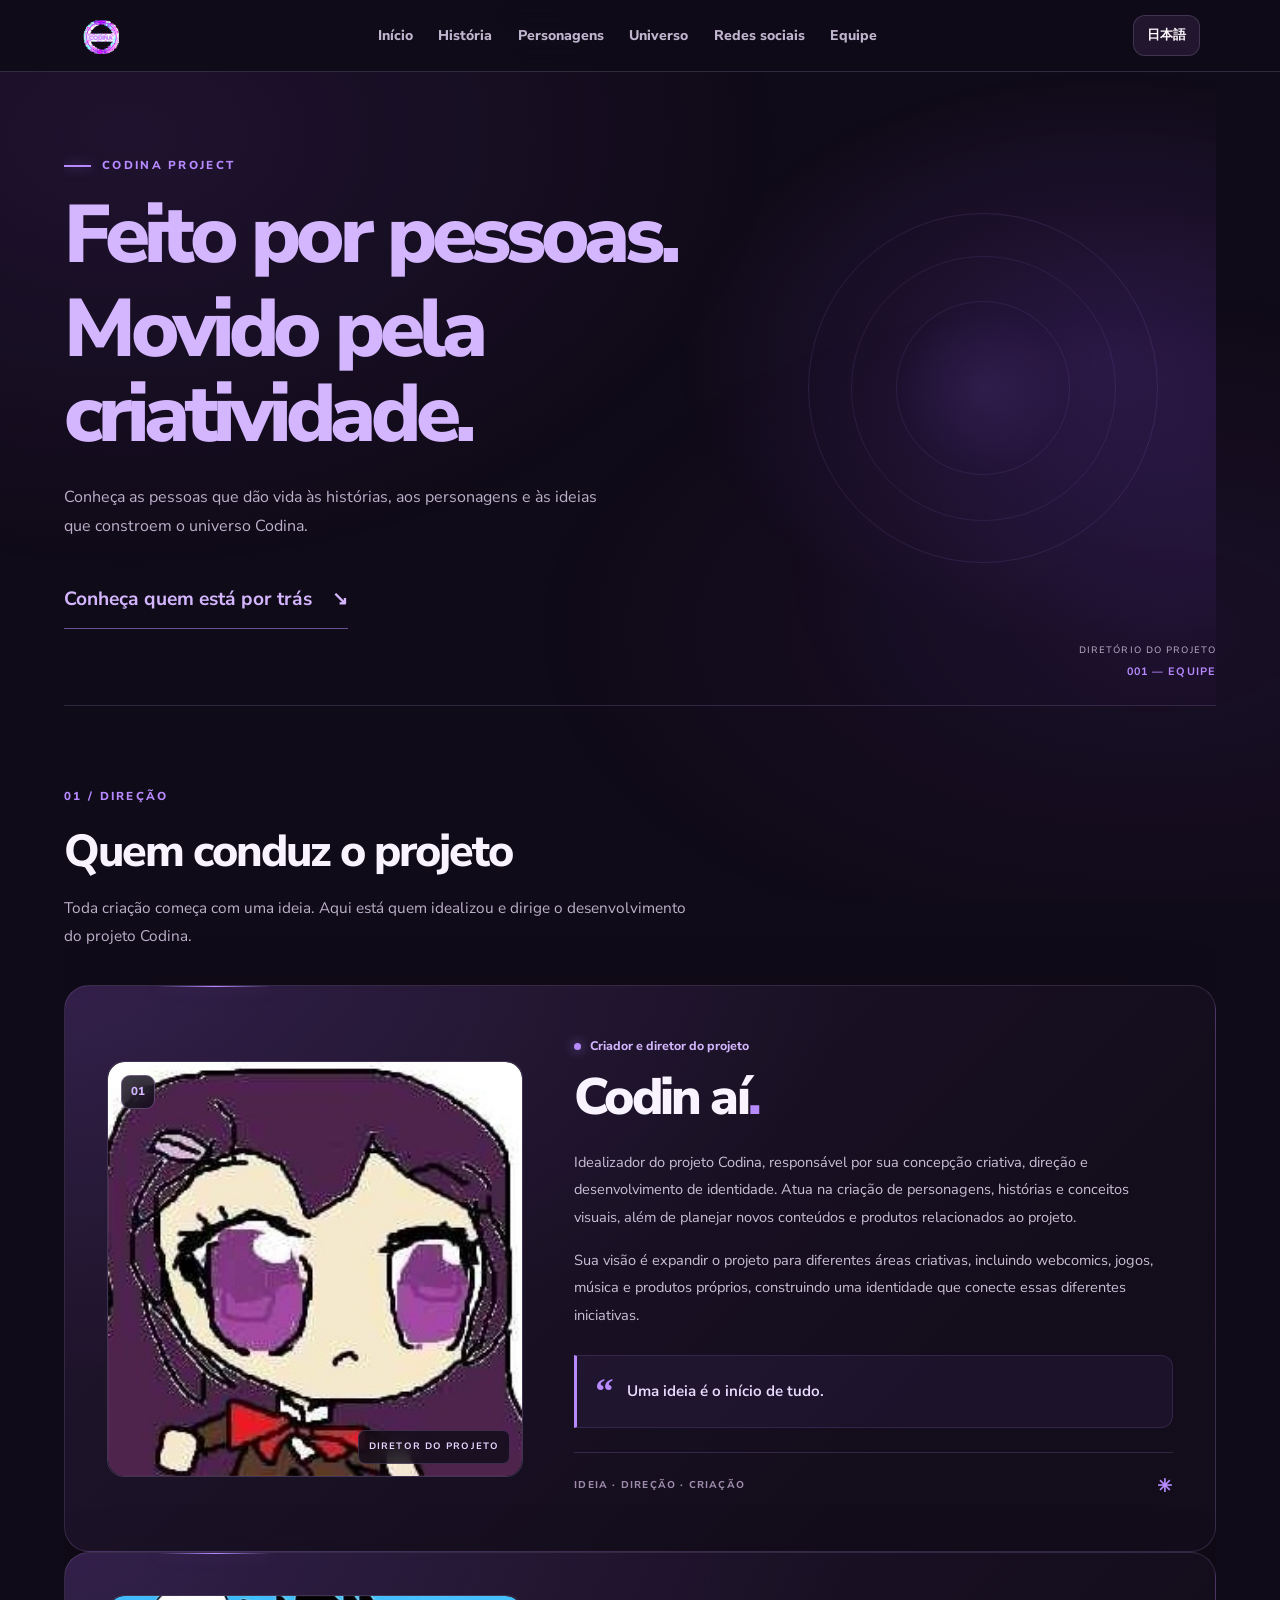
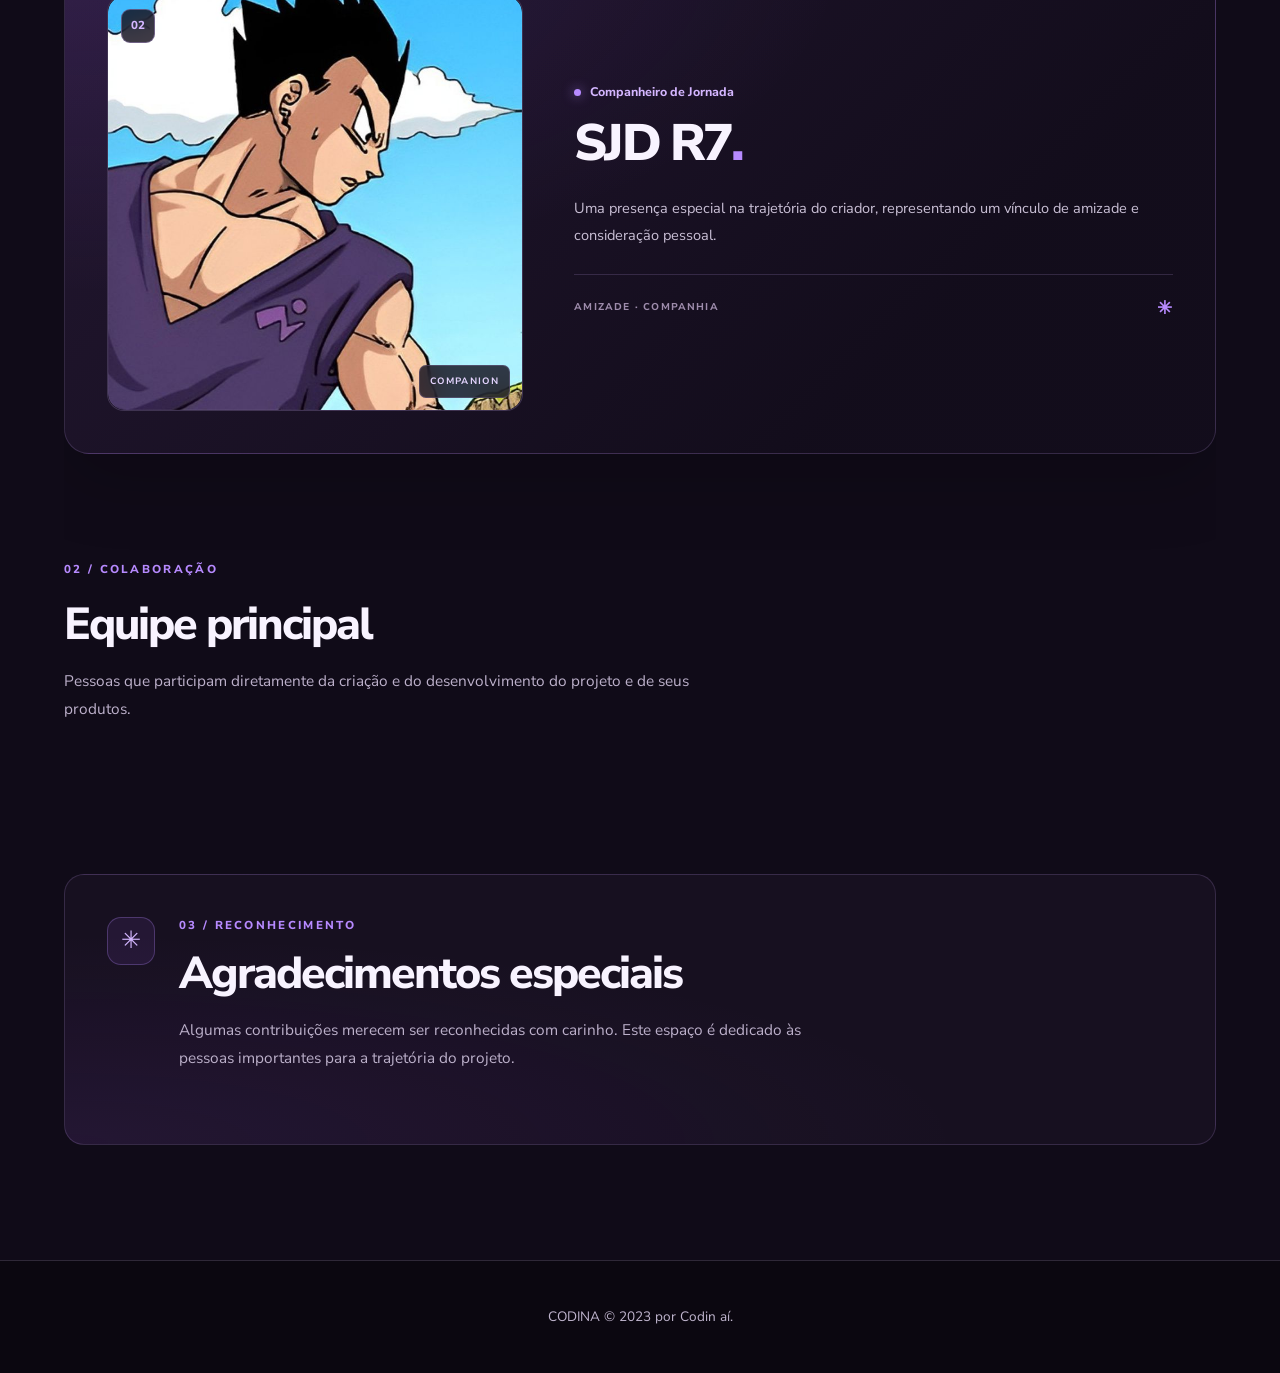
==== equipe.html @ 4e9fc604 "Add team leader section for SJD R7 Added a new team leader section with details about SJD R7." ====
<!DOCTYPE html>
<html lang="pt-BR">
<head>
  <meta charset="UTF-8">
  <meta name="viewport" content="width=device-width, initial-scale=1.0">
  <meta name="theme-color" content="#100b18">
  <meta name="description" content="Conheça a equipe responsável pelo projeto Codina e seus produtos.">
  <title>Equipe — Codina</title>
  <link rel="stylesheet" href="style.css">
  <script src="script.js" defer></script>
</head>
<body>
  <header class="site-header">
    <a class="logo" href="index.html" aria-label="Codina - Início">
      <img src="images/codina-logo.png" alt="Codina">
    </a>

    <button class="menu-toggle" id="menuToggle"
      aria-label="Abrir menu" aria-expanded="false">
      <span></span><span></span><span></span>
    </button>

    <nav class="main-nav" id="mainNav">
      <a href="index.html#inicio" data-i18n="navHome">Início</a>
      <a href="index.html#historia" data-i18n="navStory">História</a>
      <a href="index.html#personagens" data-i18n="navCharacters">Personagens</a>
      <a href="index.html#universo" data-i18n="navWorld">Universo</a>
      <a href="index.html#redes" data-i18n="navSocial">Redes sociais</a>
      <a href="equipe.html" data-i18n="navTeam">Equipe</a>
    </nav>

    <button class="language-switch" id="languageSwitch"
      type="button" aria-label="Mudar para japonês">
      <span id="languageLabel">日本語</span>
    </button>
  </header>

  <main class="team-page">
    <section class="team-hero">
      <div class="team-hero-orbit" aria-hidden="true"></div>

      <div class="team-hero-content">
        <p class="team-eyebrow">
          <span class="team-eyebrow-line"></span>
          CODINA PROJECT
        </p>

        <h1>
          <span data-i18n="teamHeroLine1">Feito por pessoas.</span>
          <span data-i18n="teamHeroLine2">Movido pela criatividade.</span>
        </h1>

        <p class="team-hero-description" data-i18n="teamHeroDescription">
          Conheça as pessoas que dão vida às histórias, aos personagens
          e às ideias que constroem o universo Codina.
        </p>

        <a class="team-hero-link" href="#chefia">
          <span data-i18n="teamHeroLink">Conheça quem está por trás</span>
          <span aria-hidden="true">↘</span>
        </a>
      </div>

      <div class="team-hero-index" aria-hidden="true">
        <span data-i18n="teamDirectory">PROJECT DIRECTORY</span>
        <strong data-i18n="teamIndex">001 — TEAM</strong>
      </div>
    </section>

    <section class="team-section team-leadership" id="chefia">
      <div class="team-section-heading">
        <p class="team-eyebrow" data-i18n="teamDirectionEyebrow">01 / DIREÇÃO</p>
        <h2 data-i18n="teamDirectionTitle">Quem conduz o projeto</h2>
        <p data-i18n="teamDirectionDescription">
          Toda criação começa com uma ideia. Aqui está quem idealizou
          e dirige o desenvolvimento do projeto Codina.
        </p>
      </div>

      <article class="team-card team-leader">
        <div class="team-photo">
          <img src="images/codin-ai.png" alt="Retrato de Codin aí">
          <span class="team-photo-index" aria-hidden="true">01</span>
          <span class="team-photo-caption" data-i18n="teamPhotoCaption">PROJECT DIRECTOR</span>
        </div>

        <div class="team-info">
          <p class="team-role">
            <span class="team-role-dot"></span>
            <span data-i18n="teamRole">Criador e diretor do projeto</span>
          </p>

          <h3>Codin aí<span class="team-name-period">.</span></h3>

          <p data-i18n="teamBio1">
            Idealizador do projeto Codina, responsável por sua concepção
            criativa, direção e desenvolvimento de identidade. Atua na criação
            de personagens, histórias e conceitos visuais, além de planejar
            novos conteúdos e produtos relacionados ao projeto.
          </p>

          <p data-i18n="teamBio2">
            Sua visão é expandir o projeto para diferentes áreas criativas,
            incluindo webcomics, jogos, música e produtos próprios, construindo
            uma identidade que conecte essas diferentes iniciativas.
          </p>

          <blockquote>
            <span class="team-quote-mark" aria-hidden="true">“</span>
            <span data-i18n="teamQuote">Uma ideia é o início de tudo.</span>
          </blockquote>

          <div class="team-info-footer">
            <span data-i18n="teamInfoFooter">IDEIA · DIREÇÃO · CRIAÇÃO</span>
            <span class="team-info-symbol" aria-hidden="true">✳</span>
          </div>
        </div>
            </article>

      <article class="team-card team-leader">
        <div class="team-photo">
          <img src="images/amigosjd.png" alt="Retrato de SJD R7">
          <span class="team-photo-index" aria-hidden="true">02</span>
          <span class="team-photo-caption">COMPANION</span>
        </div>

        <div class="team-info">
          <p class="team-role">
            <span class="team-role-dot"></span>
            <span>Companheiro de Jornada</span>
          </p>

          <h3>SJD R7<span class="team-name-period">.</span></h3>

          <p>
            Uma presença especial na trajetória do criador, representando
            um vínculo de amizade e consideração pessoal.
          </p>

          <div class="team-info-footer">
            <span>AMIZADE · COMPANHIA</span>
            <span class="team-info-symbol" aria-hidden="true">✳</span>
          </div>
        </div>
      </article>
    </section>

    <section class="team-section" id="equipe-principal">
      <div class="team-section-heading">
        <p class="team-eyebrow" data-i18n="teamCollabEyebrow">02 / COLABORAÇÃO</p>
        <h2 data-i18n="teamMainTitle">Equipe principal</h2>
        <p data-i18n="teamMainDescription">
          Pessoas que participam diretamente da criação e do desenvolvimento
          do projeto e de seus produtos.
        </p>
      </div>

      <div class="team-grid">
        <!-- Adicione aqui os cartões de pessoas da equipe principal. -->
      </div>

      <p class="team-empty-note" data-i18n="teamEmptyNote">
        Novos integrantes poderão ser apresentados aqui futuramente.
      </p>
    </section>

    <section class="team-section team-thanks-section" id="agradecimentos">
      <div class="team-thanks-panel">
        <div class="team-thanks-symbol" aria-hidden="true">✳</div>

        <div class="team-thanks-heading">
          <p class="team-eyebrow" data-i18n="teamThanksEyebrow">03 / RECONHECIMENTO</p>
          <h2 data-i18n="teamThanksTitle">Agradecimentos especiais</h2>
          <p data-i18n="teamThanksDescription">
            Algumas contribuições merecem ser reconhecidas com carinho.
            Este espaço é dedicado às pessoas importantes para a trajetória
            do projeto.
          </p>
        </div>

        <div class="thanks-list">
          <!-- Adicione aqui os nomes e as mensagens de agradecimento. -->
        </div>
      </div>
    </section>
  </main>

  <footer class="site-footer">
    <p data-i18n="teamCopyright">CODINA © 2023 by Codin aí.</p>
  </footer>
</body>
</html>
---- style.css ----
@import url('https://fonts.googleapis.com/css2?family=Nunito+Sans:wght@400;500;600;700;800;900&family=Outfit:wght@400;500;600;700;800;900&display=swap');

:root {
  --bg: #100b18;
  --bg-soft: #181021;
  --panel: #21162d;
  --purple: #a66cff;
  --purple-bright: #c6a0ff;
  --white: #fffaff;
  --muted: #c0b5ce;
  --line: rgba(222, 198, 255, 0.17);
  --radius: 22px;
  --content: 1120px;
}

* {
  box-sizing: border-box;
}

html {
  scroll-behavior: smooth;
  scroll-padding-top: 88px;
}

body {
  margin: 0;
  background: var(--bg);
  color: var(--white);
  font-family: 'Nunito Sans', sans-serif;
  line-height: 1.65;
  overflow-x: hidden;
}

body::before {
  content: "";
  position: fixed;
  inset: 0;
  pointer-events: none;
  z-index: -1;
  background:
    radial-gradient(ellipse at 10% 15%, rgba(125, 65, 190, .14), transparent 40%),
    radial-gradient(ellipse at 90% 70%, rgba(92, 48, 145, .12), transparent 38%);
}

a {
  color: inherit;
  text-decoration: none;
}

button {
  font: inherit;
}

button,
a {
  -webkit-tap-highlight-color: transparent;
}

button:focus-visible,
a:focus-visible {
  outline: 2px solid var(--purple-bright);
  outline-offset: 4px;
}

img {
  display: block;
  max-width: 100%;
}

.site-header {
  min-height: 72px;
  padding: 12px max(20px, calc((100% - var(--content)) / 2));
  display: flex;
  align-items: center;
  justify-content: space-between;
  gap: 20px;
  position: sticky;
  top: 0;
  z-index: 50;
  background: rgba(16, 11, 24, .92);
  border-bottom: 1px solid var(--line);
  backdrop-filter: blur(16px);
}

.logo {
  font-family: 'Outfit', sans-serif;
  font-weight: 900;
  font-size: 1.4rem;
  letter-spacing: .12em;
  white-space: nowrap;
}

.logo span,
.hero h1 span {
  color: var(--purple-bright);
}

.main-nav {
  display: flex;
  align-items: center;
  justify-content: center;
  gap: clamp(12px, 2vw, 26px);
}

.main-nav a {
  color: var(--muted);
  font-size: .88rem;
  font-weight: 800;
  transition: color .2s ease;
}

.main-nav a:hover {
  color: var(--purple-bright);
}

.language-switch,
.menu-toggle {
  flex-shrink: 0;
  color: var(--white);
  background: var(--panel);
  border: 1px solid var(--line);
  border-radius: 12px;
  cursor: pointer;
}

.language-switch {
  padding: 9px 13px;
  font-size: .83rem;
  font-weight: 900;
}

.menu-toggle {
  display: none;
  width: 42px;
  height: 42px;
  padding: 10px;
}

.menu-toggle span {
  display: block;
  height: 2px;
  margin: 4px 0;
  background: var(--white);
  border-radius: 5px;
}

.hero {
  min-height: min(790px, calc(100svh - 72px));
  position: relative;
  display: grid;
  grid-template-columns: 1.1fr .9fr;
  align-items: center;
  gap: 25px;
  padding: 76px max(24px, calc((100% - var(--content)) / 2)) 100px;
  overflow: hidden;
  isolation: isolate;
  background:
    linear-gradient(120deg, rgba(16, 11, 24, .99), rgba(37, 20, 54, .88)),
    var(--bg);
}

.hero::before {
  content: "";
  position: absolute;
  width: 360px;
  height: 360px;
  border: 1px solid rgba(198, 160, 255, .17);
  border-radius: 50%;
  right: 8%;
  top: 12%;
  z-index: -1;
}

.hero::after {
  content: "";
  position: absolute;
  width: 270px;
  height: 270px;
  border: 1px solid rgba(198, 160, 255, .11);
  border-radius: 50%;
  right: 12%;
  top: 18%;
  z-index: -1;
}

.hero-content {
  max-width: 620px;
  animation: hero-enter .85s ease both;
}

.eyebrow {
  margin: 0 0 12px;
  color: var(--purple-bright);
  font-size: .74rem;
  font-weight: 900;
  letter-spacing: .2em;
  text-transform: uppercase;
}

.hero h1 {
  margin: 0;
  font-family: 'Outfit', sans-serif;
  font-size: clamp(3.7rem, 10vw, 7.7rem);
  font-weight: 900;
  letter-spacing: -.065em;
  line-height: .98;
}

.hero-subtitle {
  max-width: 480px;
  margin: 25px 0 28px;
  color: var(--muted);
  font-size: clamp(1rem, 2vw, 1.18rem);
}

.hero-actions {
  display: flex;
  flex-wrap: wrap;
  gap: 12px;
}

.button {
  min-height: 46px;
  padding: 12px 18px;
  display: inline-flex;
  justify-content: center;
  align-items: center;
  border-radius: 13px;
  border: 1px solid var(--line);
  font-size: .88rem;
  font-weight: 900;
  text-align: center;
  cursor: pointer;
  transition: transform .22s ease, background .22s ease, border-color .22s ease;
}

.button:hover {
  transform: translateY(-3px);
}

.button-primary {
  background: var(--purple);
  color: #170c22;
  border-color: var(--purple);
}

.button-primary:hover {
  background: var(--purple-bright);
}

.button-secondary {
  background: rgba(255, 255, 255, .035);
  color: var(--white);
}

.button-secondary:hover {
  background: rgba(166, 108, 255, .13);
  border-color: var(--purple);
}

.hero-caption {
  margin-top: 34px;
  color: #857694;
  font-size: .66rem;
  font-weight: 900;
  letter-spacing: .22em;
}

.hero-art {
  width: 100%;
  min-height: 370px;
  max-height: 540px;
  aspect-ratio: 4 / 5;
  position: relative;
  display: flex;
  align-items: center;
  justify-content: center;
  animation: hero-enter 1s .12s ease both;
}

.hero-art img {
  width: 100%;
  height: 100%;
  max-height: 540px;
  object-fit: contain;
  object-position: center bottom;
  filter: drop-shadow(0 20px 55px rgba(145, 83, 226, .22));
}

.hero-art-label {
  position: absolute;
  right: 0;
  bottom: 12px;
  padding: 8px 12px;
  background: rgba(16, 11, 24, .78);
  border: 1px solid var(--line);
  border-radius: 9px;
  color: var(--purple-bright);
  font-size: .78rem;
  letter-spacing: .08em;
}

.image-placeholder {
  background:
    linear-gradient(145deg, rgba(166, 108, 255, .12), transparent 60%),
    repeating-linear-gradient(135deg, #21162d 0 16px, #251a32 16px 32px);
  border: 1px solid var(--line);
  border-radius: var(--radius);
}

.hero-art.image-placeholder {
  min-height: 370px;
}

.hero-art.image-placeholder::after {
  content: "CODINA";
  color: rgba(255, 250, 255, .22);
  font: 900 2rem 'Outfit', sans-serif;
  letter-spacing: .2em;
}

.scroll-indicator {
  position: absolute;
  bottom: 22px;
  left: 50%;
  transform: translateX(-50%);
  display: flex;
  align-items: center;
  gap: 12px;
  color: #a99bb9;
  font-size: .62rem;
  font-weight: 900;
  letter-spacing: .16em;
}

.scroll-line {
  width: 34px;
  height: 1px;
  background: var(--purple-bright);
}

.content-section {
  width: min(var(--content), 100%);
  margin-inline: auto;
  padding: 100px 28px;
}

.section-heading {
  max-width: 700px;
  margin: 0 auto 42px;
  text-align: center;
}

.section-heading h2 {
  margin: 0;
  font-family: 'Outfit', sans-serif;
  font-size: clamp(2.3rem, 7vw, 4rem);
  font-weight: 900;
  letter-spacing: -.045em;
  line-height: 1.15;
}

.section-heading > p:last-child {
  margin: 16px auto 0;
  color: var(--muted);
}

.story-section {
  position: relative;
}

.story-panel,
.world-panel {
  max-width: 820px;
  margin-inline: auto;
  padding: clamp(25px, 5vw, 48px);
  background: linear-gradient(135deg, rgba(166, 108, 255, .09), rgba(255, 255, 255, .018));
  border: 1px solid var(--line);
  border-radius: var(--radius);
}

.panel-number {
  color: var(--purple-bright);
  font-family: 'Outfit', sans-serif;
  font-size: .72rem;
  font-weight: 900;
  letter-spacing: .18em;
}

.story-panel p,
.world-panel p {
  margin-bottom: 0;
  color: #e2d9eb;
  font-size: 1.05rem;
  line-height: 1.9;
}

.characters-section {
  max-width: none;
  width: 100%;
  padding-inline: max(28px, calc((100% - var(--content)) / 2));
  background: rgba(255, 255, 255, .018);
  border-block: 1px solid rgba(222, 198, 255, .07);
}

.character-grid {
  max-width: var(--content);
  margin: 0 auto;
  display: grid;
  grid-template-columns: repeat(3, minmax(0, 1fr));
  gap: 22px;
}

.character-card {
  min-width: 0;
  overflow: hidden;
  background: #1b1225;
  border: 1px solid var(--line);
  border-radius: var(--radius);
  transition: transform .25s ease, border-color .25s ease, box-shadow .25s ease;
}

.character-card:hover {
  transform: translateY(-7px);
  border-color: rgba(198, 160, 255, .55);
  box-shadow: 0 18px 40px rgba(0, 0, 0, .2);
}

.character-image {
  position: relative;
  width: 100%;
  height: 420px;
  overflow: hidden;
  background: linear-gradient(145deg, #38234e, #17101f 72%);
}

.character-image img {
  display: block;
  width: 100%;
  height: 100%;
  object-fit: contain;
  object-position: center center;
  transition: transform .45s ease;
}

.character-card:hover .character-image img {
  transform: scale(1.045);
}

.character-image.image-placeholder::after {
  content: "CHARACTER";
  position: absolute;
  inset: 0;
  display: grid;
  place-items: center;
  color: rgba(255, 250, 255, .25);
  font: 900 1.3rem 'Outfit', sans-serif;
  letter-spacing: .16em;
}

.character-number {
  position: absolute;
  top: 12px;
  left: 12px;
  padding: 5px 9px;
  border-radius: 7px;
  background: rgba(16, 11, 24, .82);
  color: var(--purple-bright);
  font-size: .7rem;
  font-weight: 900;
}

.character-info {
  padding: 22px;
}

.character-role {
  margin: 0 0 5px;
  color: var(--purple-bright);
  font-size: .75rem;
  font-weight: 900;
  letter-spacing: .08em;
  text-transform: uppercase;
}

.character-info h3 {
  margin: 0;
  font-family: 'Outfit', sans-serif;
  font-size: 1.45rem;
  line-height: 1.25;
}

.character-info > p:not(.character-role) {
  min-height: 52px;
  color: var(--muted);
  font-size: .91rem;
}

.profile-button {
  width: 100%;
  margin-top: 8px;
}

.section-note {
  margin: 28px auto 0;
  color: #9485a5;
  font-size: .88rem;
  text-align: center;
}

.world-panel {
  text-align: center;
}

.world-symbol {
  color: var(--purple-bright);
  font-size: 2.3rem;
}

.social-link {
  max-width: 500px;
  margin: 0 auto;
  padding: 20px;
  display: flex;
  align-items: center;
  gap: 16px;
  background: var(--panel);
  border: 1px solid var(--line);
  border-radius: 17px;
  transition: border-color .2s ease, transform .2s ease;
}

.social-link:hover {
  transform: translateY(-3px);
  border-color: var(--purple);
}

.social-mark {
  width: 48px;
  height: 48px;
  display: grid;
  place-items: center;
  border-radius: 14px;
  background: rgba(255, 255, 255, .07);
  font-size: 1.6rem;
}

.social-link strong,
.social-link small {
  display: block;
}

.social-link small {
  margin-top: 3px;
  color: var(--muted);
}

.social-arrow {
  margin-left: auto;
  color: var(--purple-bright);
  font-size: 1.3rem;
}

.site-footer {
  padding: 35px 22px;
  text-align: center;
  background: #0b0710;
  border-top: 1px solid var(--line);
}

.site-footer p {
  margin: 10px 0;
  color: var(--muted);
  font-size: .85rem;
}

.site-footer > small {
  color: #867791;
  font-size: .7rem;
  letter-spacing: .1em;
}

.profile-overlay[hidden] {
  display: none !important;
}

.profile-overlay {
  position: fixed;
  inset: 0;
  z-index: 100;
  padding: 20px;
  display: grid;
  place-items: center;
  overflow-y: auto;
  background: rgba(7, 4, 12, .82);
  backdrop-filter: blur(9px);
}

.profile-dialog {
  width: min(650px, 100%);
  max-height: 90svh;
  position: relative;
  overflow-y: auto;
  padding: clamp(24px, 5vw, 42px);
  background: #1b1225;
  border: 1px solid rgba(198, 160, 255, .32);
  border-radius: var(--radius);
  box-shadow: 0 25px 90px rgba(0, 0, 0, .45);
  animation: profile-enter .22s ease both;
}

.profile-close {
  position: absolute;
  top: 12px;
  right: 14px;
  width: 40px;
  height: 40px;
  display: grid;
  place-items: center;
  background: rgba(255, 255, 255, .06);
  border: 1px solid var(--line);
  border-radius: 12px;
  color: var(--white);
  font-size: 1.6rem;
  cursor: pointer;
}

.profile-dialog > h2 {
  margin: 0 45px 25px 0;
  font-family: 'Outfit', sans-serif;
  font-size: clamp(1.8rem, 6vw, 2.6rem);
  line-height: 1.15;
}

.profile-details {
  margin: 0;
  display: grid;
  grid-template-columns: repeat(2, minmax(0, 1fr));
  gap: 10px;
}

.profile-details > div {
  min-width: 0;
  padding: 13px;
  background: rgba(255, 255, 255, .035);
  border: 1px solid var(--line);
  border-radius: 12px;
}

.profile-details dt {
  color: var(--purple-bright);
  font-size: .75rem;
  font-weight: 900;
}

.profile-details dd {
  margin: 4px 0 0;
  overflow-wrap: anywhere;
}

.profile-description {
  margin-top: 25px;
}

.profile-description h3 {
  margin-bottom: 5px;
  font-family: 'Outfit', sans-serif;
}

.profile-description p {
  margin-top: 5px;
  color: var(--muted);
}

@keyframes hero-enter {
  from {
    opacity: 0;
    transform: translateY(18px);
  }
  to {
    opacity: 1;
    transform: translateY(0);
  }
}

@keyframes profile-enter {
  from {
    opacity: 0;
    transform: translateY(10px) scale(.99);
  }
  to {
    opacity: 1;
    transform: translateY(0) scale(1);
  }
}

@media (min-width: 1200px) {
  .hero {
    padding-left: max(40px, calc((100% - var(--content)) / 2));
    padding-right: max(40px, calc((100% - var(--content)) / 2));
  }
}

@media (max-width: 900px) {
  .site-header {
    gap: 12px;
  }

  .menu-toggle {
    display: block;
    order: 3;
  }

  .language-switch {
    margin-left: auto;
    order: 2;
  }

  .main-nav {
    position: absolute;
    top: 100%;
    left: 0;
    right: 0;
    display: none;
    align-items: stretch;
    flex-direction: column;
    gap: 0;
    padding: 10px 20px 18px;
    background: rgba(16, 11, 24, .98);
    border-bottom: 1px solid var(--line);
  }

  .main-nav.open {
    display: flex;
  }

  .main-nav a {
    padding: 13px 6px;
    border-bottom: 1px solid rgba(222, 198, 255, .08);
  }

  .hero {
    grid-template-columns: 1fr 0.8fr;
    padding-top: 60px;
  }

  .character-grid {
    grid-template-columns: repeat(2, minmax(0, 1fr));
  }
}

@media (max-width: 600px) {
  html {
    scroll-padding-top: 72px;
  }

  .site-header {
    min-height: 64px;
    padding: 10px 16px;
  }

  .logo {
    font-size: 1.2rem;
  }

  .hero {
    min-height: auto;
    grid-template-columns: 1fr;
    gap: 12px;
    padding: 62px 22px 80px;
  }

  .hero-content {
    position: relative;
    z-index: 2;
  }

  .hero h1 {
    font-size: clamp(3.6rem, 16vw, 5.7rem);
  }

  .hero-subtitle {
    margin: 20px 0 24px;
  }

  .hero-actions {
    flex-direction: column;
    align-items: stretch;
  }

  .hero-art {
    width: min(100%, 340px);
    min-height: 260px;
    max-height: 390px;
    margin: 8px auto 0;
  }

  .hero-art img {
    max-height: 390px;
  }

  .hero-art.image-placeholder {
    min-height: 260px;
  }

  .hero::before {
    width: 260px;
    height: 260px;
    top: auto;
    bottom: 14%;
    right: -12%;
  }

  .hero::after {
    width: 200px;
    height: 200px;
    top: auto;
    bottom: 18%;
    right: -4%;
  }

  .scroll-indicator {
    bottom: 18px;
    width: max-content;
    font-size: .55rem;
  }

  .content-section {
    padding: 70px 20px;
  }

  .characters-section {
    padding-inline: 20px;
  }

  .section-heading {
    margin-bottom: 30px;
  }

  .character-grid {
    grid-template-columns: 1fr;
    max-width: 390px;
  }

  .character-image {
  height: 360px;
}
  
  .character-info {
    padding: 19px;
  }

  .character-info > p:not(.character-role) {
    min-height: 0;
  }

  .story-panel,
  .world-panel {
    padding: 25px 21px;
  }

  .profile-overlay {
    padding: 10px;
  }

  .profile-dialog {
    max-height: 94svh;
    padding: 24px 18px;
  }

  .profile-details {
    grid-template-columns: 1fr 1fr;
    gap: 8px;
  }

  .profile-details > div {
    padding: 10px;
  }
}

@media (prefers-reduced-motion: reduce) {
  *,
  *::before,
  *::after {
    scroll-behavior: auto !important;
    animation-duration: .01ms !important;
    animation-iteration-count: 1 !important;
    transition-duration: .01ms !important;
  }
}

/* =================================
   HERO — IMAGEM DE FUNDO DA CODINA
================================= */

.hero {
  position: relative;
  display: flex;
  align-items: center;
  min-height: min(790px, calc(100svh - 72px));
  overflow: hidden;
  isolation: isolate;
  background: #08060c;
}

/* Remove os círculos decorativos antigos */
.hero::before,
.hero::after {
  content: none;
}

/* Imagem ocupando todo o fundo */
.hero-art {
  position: absolute;
  inset: 0;
  z-index: 0;
  width: 100%;
  height: 100%;
  min-height: 0;
  max-height: none;
  aspect-ratio: auto;
  overflow: hidden;
  pointer-events: none;
  animation: none;
}


.hero-art img {
  position: absolute;
  inset: 0;
  width: 100%;
  height: 100%;
  max-height: none;
  object-fit: cover;
  object-position: 75% center;
  filter: none;
}

/* Degradê preto: mais forte à esquerda,
   transparente gradualmente à direita */
.hero-art::before {
  content: "";
  position: absolute;
  inset: 0;
  z-index: 2;
  pointer-events: none;
  background: linear-gradient(
    90deg,
    rgba(8, 6, 12, 1) 0%,
    rgba(8, 6, 12, .96) 23%,
    rgba(8, 6, 12, .78) 42%,
    rgba(8, 6, 12, .35) 62%,
    rgba(8, 6, 12, .04) 82%,
    transparent 100%
  );
}

/* Neblina violeta apenas nas extremidades */
.hero-art::after {
  content: "";
  position: absolute;
  inset: 0;
  z-index: 3;
  pointer-events: none;
  background:
    radial-gradient(
      ellipse at 88% 8%,
      rgba(166, 108, 255, .24),
      transparent 27%
    ),
    radial-gradient(
      ellipse at 100% 88%,
      rgba(166, 108, 255, .30),
      transparent 30%
    ),
    radial-gradient(
      ellipse at 58% 100%,
      rgba(130, 65, 210, .22),
      transparent 28%
    );
  filter: blur(24px);
}

/* Texto sempre na frente */
.hero-content {
  position: relative;
  z-index: 5;
  width: 100%;
  max-width: 620px;
  animation: hero-enter .85s ease both;
}

/* Esconde a legenda sobre a imagem */
.hero-art-label {
  display: none;
}

/* Ajustes para telas menores */
@media (max-width: 900px) {
  .hero {
    min-height: 720px;
  }

  .hero-art img {
    object-position: 68% center;
  }

  .hero-art::before {
    background: linear-gradient(
      90deg,
      rgba(8, 6, 12, 1) 0%,
      rgba(8, 6, 12, .94) 30%,
      rgba(8, 6, 12, .68) 58%,
      rgba(8, 6, 12, .12) 100%
    );
  }
}

@media (max-width: 600px) {
  .hero {
    min-height: 720px;
    display: flex;
    align-items: center;
    padding: 62px 22px 80px;
  }

  .hero-content {
    max-width: 100%;
  }

  .hero-art {
    inset: 0;
  }

  .hero-art img {
    object-position: 65% center;
  }

  .hero-art::before {
    background: linear-gradient(
      90deg,
      rgba(8, 6, 12, .98) 0%,
      rgba(8, 6, 12, .88) 35%,
      rgba(8, 6, 12, .55) 65%,
      rgba(8, 6, 12, .20) 100%
    );
  }

  .hero-art::after {
    background:
      radial-gradient(
        ellipse at 90% 12%,
        rgba(166, 108, 255, .25),
        transparent 30%
      ),
      radial-gradient(
        ellipse at 95% 90%,
        rgba(166, 108, 255, .30),
        transparent 32%
      );
    filter: blur(20px);
  }
}

/* =====================================
   CODINA — PARTÍCULAS CINEMATOGRÁFICAS
   ===================================== */

.hero-particles {
  position: absolute;
  inset: 0;
  z-index: 1;
  overflow: hidden;
  pointer-events: none;
  opacity: 0.7;

  background-image:
    radial-gradient(
      circle,
      rgba(220, 190, 255, 0.9) 1px,
      transparent 2px
    ),
    radial-gradient(
      circle,
      rgba(166, 108, 255, 0.8) 1.5px,
      transparent 2.5px
    ),
    radial-gradient(
      circle,
      rgba(255, 240, 255, 0.65) 1px,
      transparent 2px
    );

  background-size:
    97px 113px,
    157px 181px,
    223px 197px;

  background-position:
    0 0,
    45px 70px,
    110px 25px;

  -webkit-mask-image: linear-gradient(
    to right,
    transparent,
    #000 35%,
    #000
  );

  mask-image: linear-gradient(
    to right,
    transparent,
    #000 35%,
    #000
  );

  animation: codina-particles 24s linear infinite;
}

@keyframes codina-particles {
  from {
    background-position:
      0 0,
      45px 70px,
      110px 25px;
  }

  to {
    background-position:
      -50px -180px,
      125px -120px,
      30px -170px;
  }
}

/* Respeita quem prefere movimento reduzido */
@media (prefers-reduced-motion: reduce) {
  .hero-particles {
    animation: none !important;
  }
}

/* =====================================
   CODINA — ENERGIA SOBRENATURAL
   ===================================== */

.hero-energy {
  position: absolute;
  z-index: 0;
  top: 12%;
  right: 4%;

  width: min(52vw, 650px);
  aspect-ratio: 1;
  border-radius: 50%;

  pointer-events: none;

  background: radial-gradient(
    ellipse,
    rgba(153, 75, 255, 0.22) 0%,
    rgba(112, 48, 205, 0.12) 38%,
    transparent 70%
  );

  filter: blur(32px);
  opacity: 0.8;

  animation: codina-energy-pulse 7s ease-in-out infinite;
}

@keyframes codina-energy-pulse {
  0%,
  100% {
    opacity: 0.55;
    transform: scale(0.94);
  }

  50% {
    opacity: 0.95;
    transform: scale(1.06);
  }
}

/* Ajuste para telas pequenas */
@media (max-width: 600px) {
  .hero-energy {
    top: 15%;
    right: -25%;
    width: 95vw;
    opacity: 0.65;
  }
}

/* Respeita a preferência por movimento reduzido */
@media (prefers-reduced-motion: reduce) {
  .hero-energy {
    animation: none !important;
  }
}

/* =====================================
   CODINA — INTERAÇÕES CINEMATOGRÁFICAS
   ===================================== */

/* Links do menu */
.main-nav a {
  position: relative;
  transition:
    color 0.25s ease,
    text-shadow 0.25s ease;
}

/* Linha luminosa sob o link */
.main-nav a::after {
  content: "";
  position: absolute;
  left: 0;
  right: 100%;
  bottom: -5px;
  height: 2px;

  background: var(--purple-bright);
  box-shadow: 0 0 10px rgba(198, 160, 255, 0.55);

  transition: right 0.25s ease;
}

/* Brilho ao passar o mouse */
.main-nav a:hover {
  color: var(--purple-bright);
  text-shadow: 0 0 14px rgba(166, 108, 255, 0.3);
}

.main-nav a:hover::after {
  right: 0;
}

/* Transição suave dos botões */
.button {
  position: relative;
  overflow: hidden;
  transition:
    transform 0.25s ease,
    box-shadow 0.25s ease,
    background-color 0.25s ease;
}

/* Botão principal */
.button-primary:hover {
  box-shadow: 0 0 24px rgba(166, 108, 255, 0.25);
  transform: translateY(-2px);
}

/* Botão secundário */
.button-secondary:hover {
  box-shadow: 0 0 20px rgba(166, 108, 255, 0.12);
  transform: translateY(-2px);
}

/* Cartões de personagens */
.character-card {
  transition:
    transform 0.3s ease,
    border-color 0.3s ease,
    box-shadow 0.3s ease;
}

.character-card:hover {
  box-shadow:
    0 16px 38px rgba(0, 0, 0, 0.24),
    0 0 22px rgba(166, 108, 255, 0.08);
}

/* Evita animações exageradas em dispositivos
   configurados para movimento reduzido */
@media (prefers-reduced-motion: reduce) {
  .main-nav a,
  .main-nav a::after,
  .button,
  .character-card {
    transition: none !important;
  }
}

/* =====================================
   CODINA — ANIMAÇÕES DE SCROLL
   ===================================== */

/* Estado inicial: elementos ligeiramente abaixo
   da posição normal e transparentes */
.reveal {
  opacity: 0;
  transform: translateY(24px);

  transition:
    opacity 0.75s ease,
    transform 0.75s cubic-bezier(0.2, 0.7, 0.2, 1);
}

/* Estado final: elemento visível na posição normal */
.reveal.is-visible {
  opacity: 1;
  transform: translateY(0);
}

/* Acessibilidade: desativa o movimento
   para quem prefere animações reduzidas */
@media (prefers-reduced-motion: reduce) {
  .reveal {
    opacity: 1;
    transform: none;
    transition: none;
  }
}


/* =====================================
   CORREÇÃO FINAL — CAMADAS DO HERO
   ===================================== */

/* A arte continua como fundo de toda a seção */
.hero-art {
  position: absolute !important;
  inset: 0 !important;
  width: 100% !important;
  height: 100% !important;
  min-height: 0 !important;
  max-height: none !important;
  margin: 0 !important;
  z-index: 0 !important;
  overflow: hidden;
  pointer-events: none;
}

/* A imagem preenche o fundo */
.hero-art img {
  position: absolute !important;
  inset: 0 !important;
  width: 100% !important;
  height: 100% !important;
  max-height: none !important;
  object-fit: cover !important;
  object-position: 75% center;
}

/* A energia fica na frente da imagem,
   mas atrás das partículas */
.hero-energy {
  z-index: 4 !important;
  pointer-events: none;
}

/* Partículas na frente da imagem e da névoa */
.hero-particles {
  z-index: 4 !important;
  pointer-events: none;
}

/* Texto e botões acima da imagem de fundo */
.hero-content {
  position: relative;
  z-index: 5 !important;
  width: 100%;
  max-width: 700px;
  margin: 0 auto;
  display: flex;
  flex-direction: column;
  align-items: center;
  text-align: center;
}

/* Enquadramento da imagem de fundo no celular */
@media (max-width: 600px) {
  .hero-art img {
    object-position: 65% center;
  }
}

/* Logo pequeno da barra superior */
.logo img {
  display: block;
  width: 42px;
  height: auto;
  max-height: 36px;
  object-fit: contain;
}

/* Logo principal do banner */
.hero-logo {
  width: min(70%, 260px);
  margin: 0 auto 20px;
}

.hero-logo img {
  display: block;
  width: 100%;
  height: auto;
  object-fit: contain;
}

/* Textos centralizados */
.hero .eyebrow,
.hero .hero-subtitle,
.hero .hero-caption {
  text-align: center;
  margin-left: auto;
  margin-right: auto;
}

.hero .hero-subtitle {
  max-width: 480px;
}

/* Botões centralizados abaixo do conteúdo */
.hero .hero-actions {
  display: flex;
  justify-content: center;
  align-items: center;
  flex-wrap: wrap;
  gap: 12px;
  margin-top: 20px;
}

/* Ajustes para celular */
@media (max-width: 600px) {
  .logo img {
    width: 38px;
    max-height: 32px;
  }

  .hero-logo {
    width: min(65%, 190px);
  }

  .hero .hero-actions {
    width: 100%;
    gap: 10px;
  }
}


/* ========================================
   PÁGINA DA EQUIPE — NOVA IDENTIDADE
======================================== */

.team-page {
  --team-purple: #b78aff;
  --team-purple-bright: #d4b6ff;
  --team-text: #f8f3ff;
  --team-muted: #bcb0ca;
  --team-line: rgba(205, 172, 255, 0.17);

  width: min(1160px, 90%);
  margin: 0 auto;
  padding-bottom: 90px;
  overflow: clip;
}

/* ABERTURA */

.team-hero {
  position: relative;
  display: flex;
  align-items: center;
  min-height: 470px;
  padding: 85px 0 76px;
  isolation: isolate;
  border-bottom: 1px solid var(--team-line);
}

.team-hero::before {
  content: "";
  position: absolute;
  z-index: -2;
  top: 0;
  right: -15%;
  width: 70%;
  height: 100%;
  pointer-events: none;
  background:
    radial-gradient(
      ellipse at 65% 45%,
      rgba(125, 66, 207, 0.22),
      transparent 58%
    ),
    radial-gradient(
      ellipse at 85% 75%,
      rgba(85, 43, 143, 0.13),
      transparent 50%
    );
}

.team-hero-orbit {
  position: absolute;
  z-index: -1;
  top: 50%;
  right: 5%;
  width: clamp(210px, 30vw, 350px);
  aspect-ratio: 1;
  border: 1px solid rgba(187, 139, 255, 0.12);
  border-radius: 50%;
  transform: translateY(-50%);
  pointer-events: none;
}

.team-hero-orbit::before,
.team-hero-orbit::after {
  content: "";
  position: absolute;
  border: 1px solid rgba(187, 139, 255, 0.1);
  border-radius: 50%;
}

.team-hero-orbit::before {
  inset: 12%;
}

.team-hero-orbit::after {
  inset: 25%;
  background: radial-gradient(
    circle,
    rgba(166, 108, 255, 0.09),
    transparent 72%
  );
}

.team-hero-content {
  max-width: 800px;
}

.team-eyebrow {
  display: flex;
  align-items: center;
  gap: 11px;
  margin: 0 0 20px;
  color: var(--team-purple);
  font-size: 0.72rem;
  font-weight: 800;
  letter-spacing: 0.2em;
  line-height: 1.5;
  text-transform: uppercase;
}

.team-eyebrow-line {
  display: inline-block;
  width: 27px;
  height: 2px;
  background: var(--team-purple);
  box-shadow: 0 0 12px rgba(183, 138, 255, 0.5);
}

.team-hero h1 {
  max-width: 800px;
  margin: 0;
  color: var(--team-text);
  font-size: clamp(2.6rem, 6.5vw, 5.1rem);
  font-weight: 850;
  letter-spacing: -0.065em;
  line-height: 1.04;
  text-wrap: balance;
}

.team-hero h1 span {
  display: block;
  margin-top: 9px;
  color: var(--team-purple-bright);
}

.team-hero-description {
  max-width: 560px;
  margin: 25px 0 0;
  color: var(--team-muted);
  font-size: 1rem;
  line-height: 1.85;
}

.team-hero-link {
  display: inline-flex;
  align-items: center;
  gap: 20px;
  margin-top: 30px;
  padding: 12px 0;
  color: var(--team-text);
  font-size: 0.9rem;
  font-weight: 700;
  text-decoration: none;
  border-bottom: 1px solid rgba(183, 138, 255, 0.55);
  transition: color 0.2s ease, gap 0.2s ease;
}

.team-hero-link span {
  color: var(--team-purple-bright);
  font-size: 1.2rem;
}

.team-hero-link:hover {
  gap: 27px;
  color: var(--team-purple-bright);
}

.team-hero-index {
  position: absolute;
  right: 0;
  bottom: 24px;
  display: flex;
  flex-direction: column;
  gap: 5px;
  color: var(--team-muted);
  font-size: 0.58rem;
  letter-spacing: 0.12em;
  text-align: right;
}

.team-hero-index strong {
  color: var(--team-purple);
  font-size: 0.67rem;
  font-weight: 700;
}

/* SEÇÕES */

.team-section {
  padding: 82px 0 25px;
  scroll-margin-top: 100px;
}

.team-section-heading {
  max-width: 720px;
  margin-bottom: 35px;
}

.team-section-heading h2,
.team-thanks-heading h2 {
  margin: 0;
  color: var(--team-text);
  font-size: clamp(1.8rem, 4vw, 2.8rem);
  font-weight: 800;
  letter-spacing: -0.045em;
  line-height: 1.2;
  text-wrap: balance;
}

.team-section-heading > p:last-child,
.team-thanks-heading > p:last-child {
  max-width: 630px;
  margin: 15px 0 0;
  color: var(--team-muted);
  font-size: 0.96rem;
  line-height: 1.85;
}

/* CARTÃO DE DESTAQUE DA CHEFIA */

.team-card {
  min-width: 0;
}

.team-leader {
  position: relative;
  display: grid;
  grid-template-columns: minmax(0, 0.82fr) minmax(0, 1.18fr);
  align-items: center;
  gap: clamp(25px, 4vw, 55px);
  padding: clamp(20px, 3.5vw, 42px);
  overflow: hidden;
  border: 1px solid var(--team-line);
  border-radius: 25px;
  background:
    radial-gradient(
      ellipse at 0% 0%,
      rgba(132, 76, 201, 0.17),
      transparent 48%
    ),
    linear-gradient(
      135deg,
      rgba(35, 23, 49, 0.98),
      rgba(19, 13, 28, 0.98) 75%
    );
  box-shadow: 0 24px 75px rgba(0, 0, 0, 0.19);
}

.team-leader::before {
  content: "";
  position: absolute;
  top: 0;
  left: 8%;
  width: 115px;
  height: 1px;
  background: linear-gradient(
    90deg,
    transparent,
    var(--team-purple),
    transparent
  );
  box-shadow: 0 0 18px rgba(183, 138, 255, 0.45);
}

.team-photo {
  position: relative;
  width: 100%;
  min-width: 0;
  aspect-ratio: 1 / 1;
  overflow: hidden;
  border: 1px solid rgba(205, 172, 255, 0.22);
  border-radius: 17px;
  background:
    radial-gradient(
      circle at 50% 45%,
      rgba(137, 87, 202, 0.17),
      transparent 70%
    ),
    #171020;
}

.team-photo::after {
  content: "";
  position: absolute;
  inset: 0;
  border: 1px solid rgba(255, 255, 255, 0.035);
  border-radius: inherit;
  pointer-events: none;
}

.team-photo img {
  display: block;
  width: 100%;
  height: 100%;
  aspect-ratio: 1 / 1;
  object-fit: contain;
  object-position: center;
  border-radius: inherit;
}

.team-photo-index,
.team-photo-caption {
  position: absolute;
  z-index: 1;
  color: #fff;
  background: rgba(16, 11, 24, 0.8);
  backdrop-filter: blur(10px);
}

.team-photo-index {
  top: 13px;
  left: 13px;
  display: grid;
  width: 34px;
  height: 34px;
  place-items: center;
  border: 1px solid rgba(205, 172, 255, 0.35);
  border-radius: 9px;
  color: var(--team-purple-bright);
  font-size: 0.72rem;
  font-weight: 800;
}

.team-photo-caption {
  right: 12px;
  bottom: 12px;
  padding: 8px 10px;
  border: 1px solid rgba(205, 172, 255, 0.2);
  border-radius: 7px;
  color: #e5d5ff;
  font-size: 0.58rem;
  font-weight: 700;
  letter-spacing: 0.12em;
}

.team-info {
  min-width: 0;
  align-self: center;
  padding: 8px 0;
}

.team-role {
  display: flex;
  align-items: center;
  gap: 9px;
  margin: 0 0 13px;
  color: var(--team-purple-bright);
  font-size: 0.78rem;
  font-weight: 750;
  line-height: 1.6;
}

.team-role-dot {
  flex: 0 0 auto;
  width: 7px;
  height: 7px;
  border-radius: 50%;
  background: var(--team-purple);
  box-shadow: 0 0 12px rgba(183, 138, 255, 0.7);
}

.team-info h3 {
  margin: 0 0 23px;
  color: var(--team-text);
  font-size: clamp(2.1rem, 4vw, 3.25rem);
  font-weight: 850;
  letter-spacing: -0.055em;
  line-height: 1.1;
  overflow-wrap: anywhere;
}

.team-name-period {
  color: var(--team-purple);
}

.team-info > p:not(.team-role) {
  margin: 0 0 15px;
  color: #c9bfd5;
  font-size: 0.91rem;
  line-height: 1.9;
}

.team-info blockquote {
  display: flex;
  align-items: center;
  gap: 13px;
  margin: 25px 0 0;
  padding: 17px 18px;
  border: 1px solid rgba(183, 138, 255, 0.15);
  border-left: 3px solid var(--team-purple);
  border-radius: 0 12px 12px 0;
  background: rgba(166, 108, 255, 0.065);
  color: #eadcff;
  font-size: 0.95rem;
  font-weight: 650;
  line-height: 1.65;
}

.team-quote-mark {
  align-self: flex-start;
  color: var(--team-purple);
  font-family: Georgia, serif;
  font-size: 2.3rem;
  line-height: 1;
}

.team-info-footer {
  display: flex;
  align-items: center;
  justify-content: space-between;
  gap: 12px;
  margin-top: 24px;
  padding-top: 17px;
  border-top: 1px solid var(--team-line);
  color: #9e8cac;
  font-size: 0.62rem;
  font-weight: 750;
  letter-spacing: 0.12em;
  line-height: 1.7;
}

.team-info-symbol {
  color: var(--team-purple);
  font-size: 1.15rem;
}

/* FUTUROS INTEGRANTES */

.team-grid {
  display: grid;
  grid-template-columns: repeat(2, minmax(0, 1fr));
  gap: 22px;
}

.team-grid:empty,
.thanks-list:empty {
  display: none;
}

.team-grid .team-card {
  display: flex;
  flex-direction: column;
  gap: 20px;
  padding: 20px;
  overflow: hidden;
  border: 1px solid var(--team-line);
  border-radius: 19px;
  background: linear-gradient(
    145deg,
    rgba(36, 24, 49, 0.92),
    rgba(20, 14, 29, 0.98)
  );
  transition:
    transform 0.25s ease,
    border-color 0.25s ease,
    box-shadow 0.25s ease;
}

.team-grid .team-card:hover {
  transform: translateY(-4px);
  border-color: rgba(183, 138, 255, 0.42);
  box-shadow: 0 16px 40px rgba(0, 0, 0, 0.17);
}

.team-grid .team-photo {
  width: 100%;
  aspect-ratio: 1 / 1;
}

.team-grid .team-info {
  width: 100%;
  padding: 0;
}

.team-grid .team-info h3 {
  margin-bottom: 14px;
  font-size: 1.65rem;
}

.team-grid .team-info blockquote {
  margin-top: 18px;
}

.team-empty-note {
  margin: 20px 0 0;
  padding: 16px 18px;
  border: 1px dashed rgba(183, 138, 255, 0.2);
  border-radius: 12px;
  color: #a99bb8;
  font-size: 0.85rem;
  line-height: 1.7;
  text-align: center;
}

.team-grid:not(:empty) + .team-empty-note {
  display: none;
}

/* AGRADECIMENTOS */

.team-thanks-section {
  padding-top: 90px;
}

.team-thanks-panel {
  position: relative;
  display: grid;
  grid-template-columns: auto minmax(0, 1fr);
  gap: 24px;
  padding: clamp(24px, 4vw, 42px);
  border: 1px solid var(--team-line);
  border-radius: 20px;
  background:
    radial-gradient(
      ellipse at 0% 100%,
      rgba(122, 71, 184, 0.12),
      transparent 55%
    ),
    rgba(27, 19, 37, 0.72);
}

.team-thanks-symbol {
  display: grid;
  width: 48px;
  height: 48px;
  place-items: center;
  border: 1px solid rgba(183, 138, 255, 0.28);
  border-radius: 14px;
  background: rgba(166, 108, 255, 0.09);
  color: var(--team-purple-bright);
  font-size: 1.5rem;
}

.team-thanks-heading .team-eyebrow {
  margin-bottom: 13px;
}

.thanks-list {
  grid-column: 2;
  display: grid;
  gap: 12px;
  margin-top: 5px;
}

.thanks-list > * {
  padding: 15px 17px;
  border: 1px solid var(--team-line);
  border-radius: 11px;
  background: rgba(166, 108, 255, 0.045);
  color: var(--team-muted);
  line-height: 1.75;
}

/* MOVIMENTO SUAVE */

@media (prefers-reduced-motion: no-preference) {
  .team-hero-orbit {
    animation: team-orbit-breathe 9s ease-in-out infinite alternate;
  }

  @keyframes team-orbit-breathe {
    from {
      transform: translateY(-50%) rotate(-8deg);
      opacity: 0.65;
    }

    to {
      transform: translateY(-50%) rotate(8deg);
      opacity: 1;
    }
  }
}

/* TABLETS E CELULARES */

@media (max-width: 760px) {
  .team-page {
    width: min(100% - 36px, 560px);
    padding-bottom: 55px;
  }

  .team-hero {
    min-height: 0;
    padding: 75px 0 85px;
  }

  .team-hero::before {
    right: -50%;
    width: 120%;
  }

  .team-hero-orbit {
    top: 30%;
    right: -12%;
    width: 220px;
    opacity: 0.65;
  }

  .team-hero-content {
    position: relative;
    z-index: 1;
  }

  .team-hero h1 {
    font-size: clamp(2.4rem, 10vw, 3.8rem);
  }

  .team-hero-description {
    max-width: 440px;
    font-size: 0.93rem;
  }

  .team-hero-index {
    bottom: 20px;
  }

  .team-section {
    padding-top: 60px;
  }

  .team-section-heading {
    margin-bottom: 25px;
  }

  .team-leader {
    grid-template-columns: minmax(0, 1fr);
    gap: 25px;
    padding: 18px;
    border-radius: 20px;
  }

  .team-photo {
    width: 100%;
    aspect-ratio: 1 / 1;
    border-radius: 14px;
  }

  .team-info {
    padding: 0 2px 5px;
  }

  .team-info h3 {
    font-size: clamp(2rem, 8vw, 2.7rem);
  }

  .team-info > p:not(.team-role) {
    font-size: 0.9rem;
  }

  .team-grid {
    grid-template-columns: minmax(0, 1fr);
    gap: 17px;
  }

  .team-grid .team-card {
    padding: 16px;
  }

  .team-thanks-section {
    padding-top: 65px;
  }

  .team-thanks-panel {
    grid-template-columns: minmax(0, 1fr);
    gap: 18px;
    padding: 22px;
  }

  .team-thanks-symbol {
    width: 42px;
    height: 42px;
  }

  .thanks-list {
    grid-column: 1;
  }
}

@media (max-width: 380px) {
  .team-page {
    width: calc(100% - 28px);
  }

  .team-hero h1 {
    font-size: 2.25rem;
  }

  .team-leader {
    padding: 14px;
  }

  .team-info-footer {
    font-size: 0.55rem;
  }

  .team-thanks-panel {
    padding: 18px;
  }
}
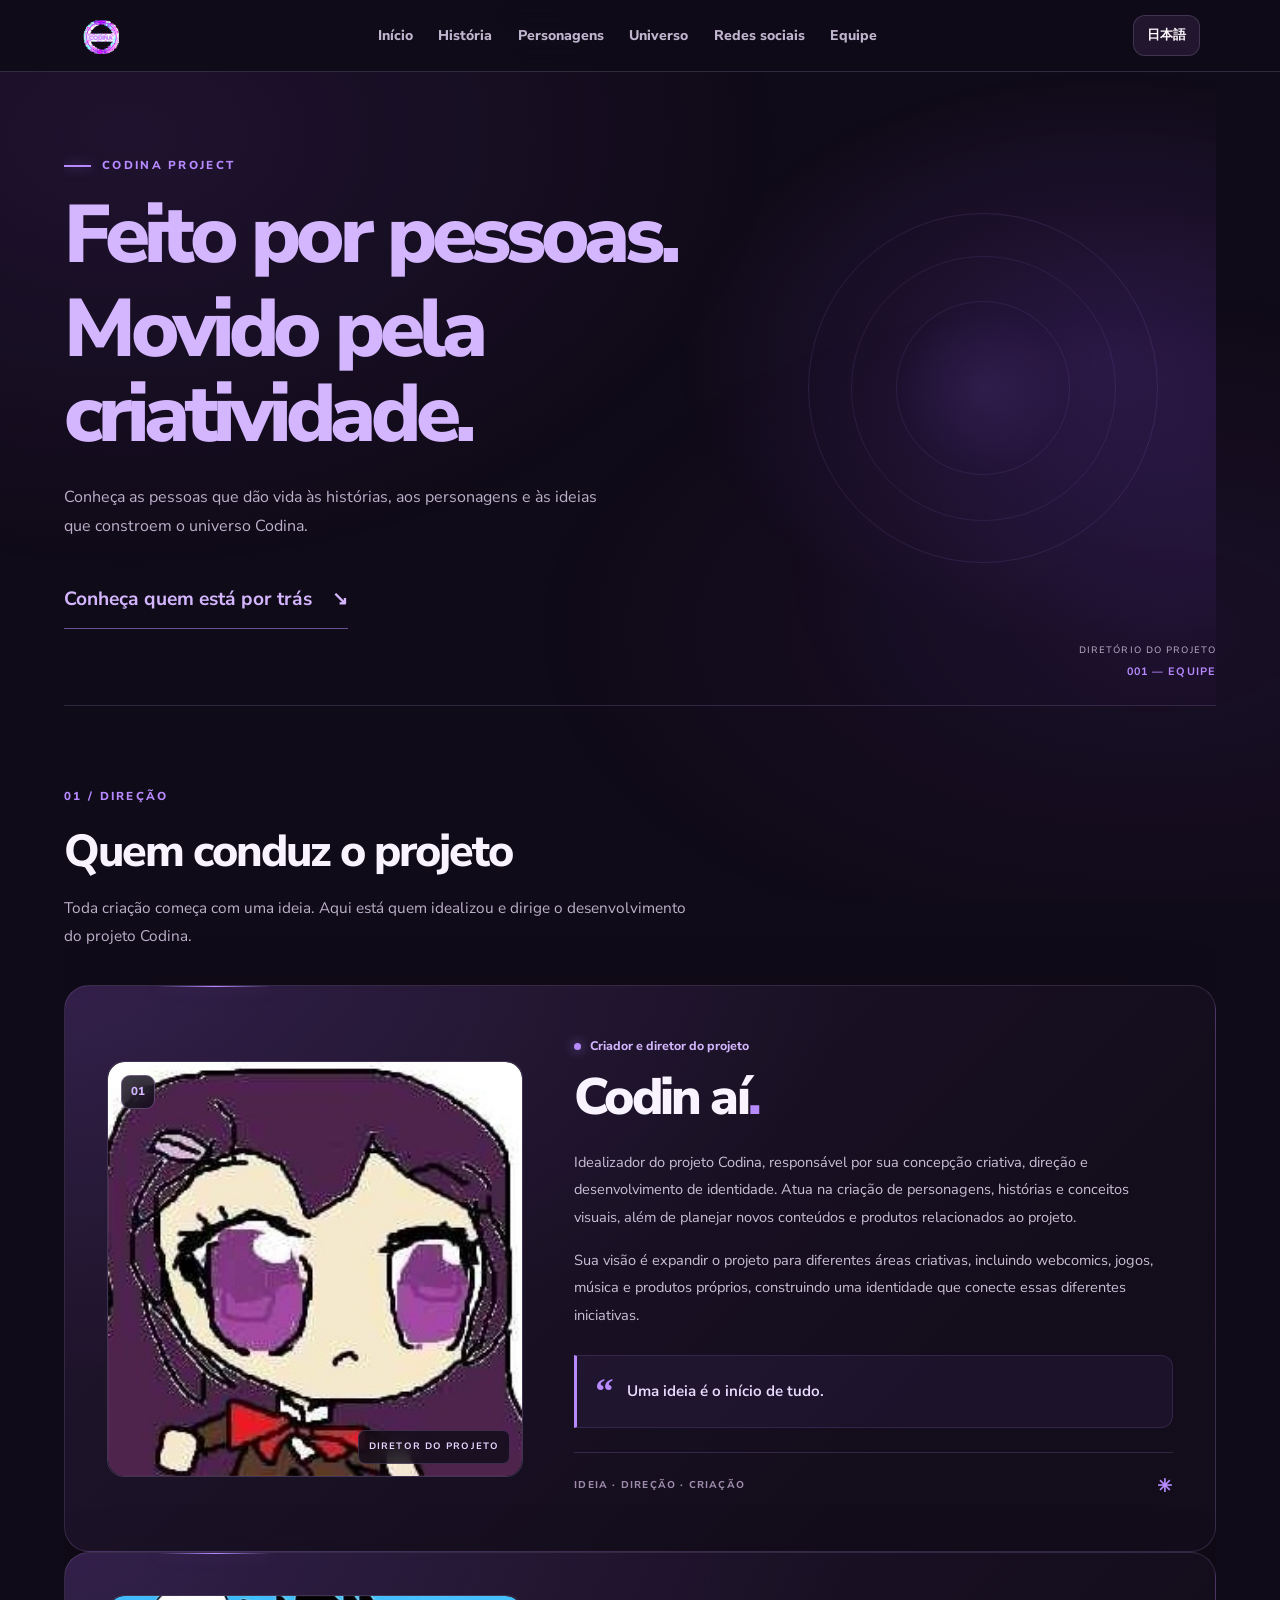
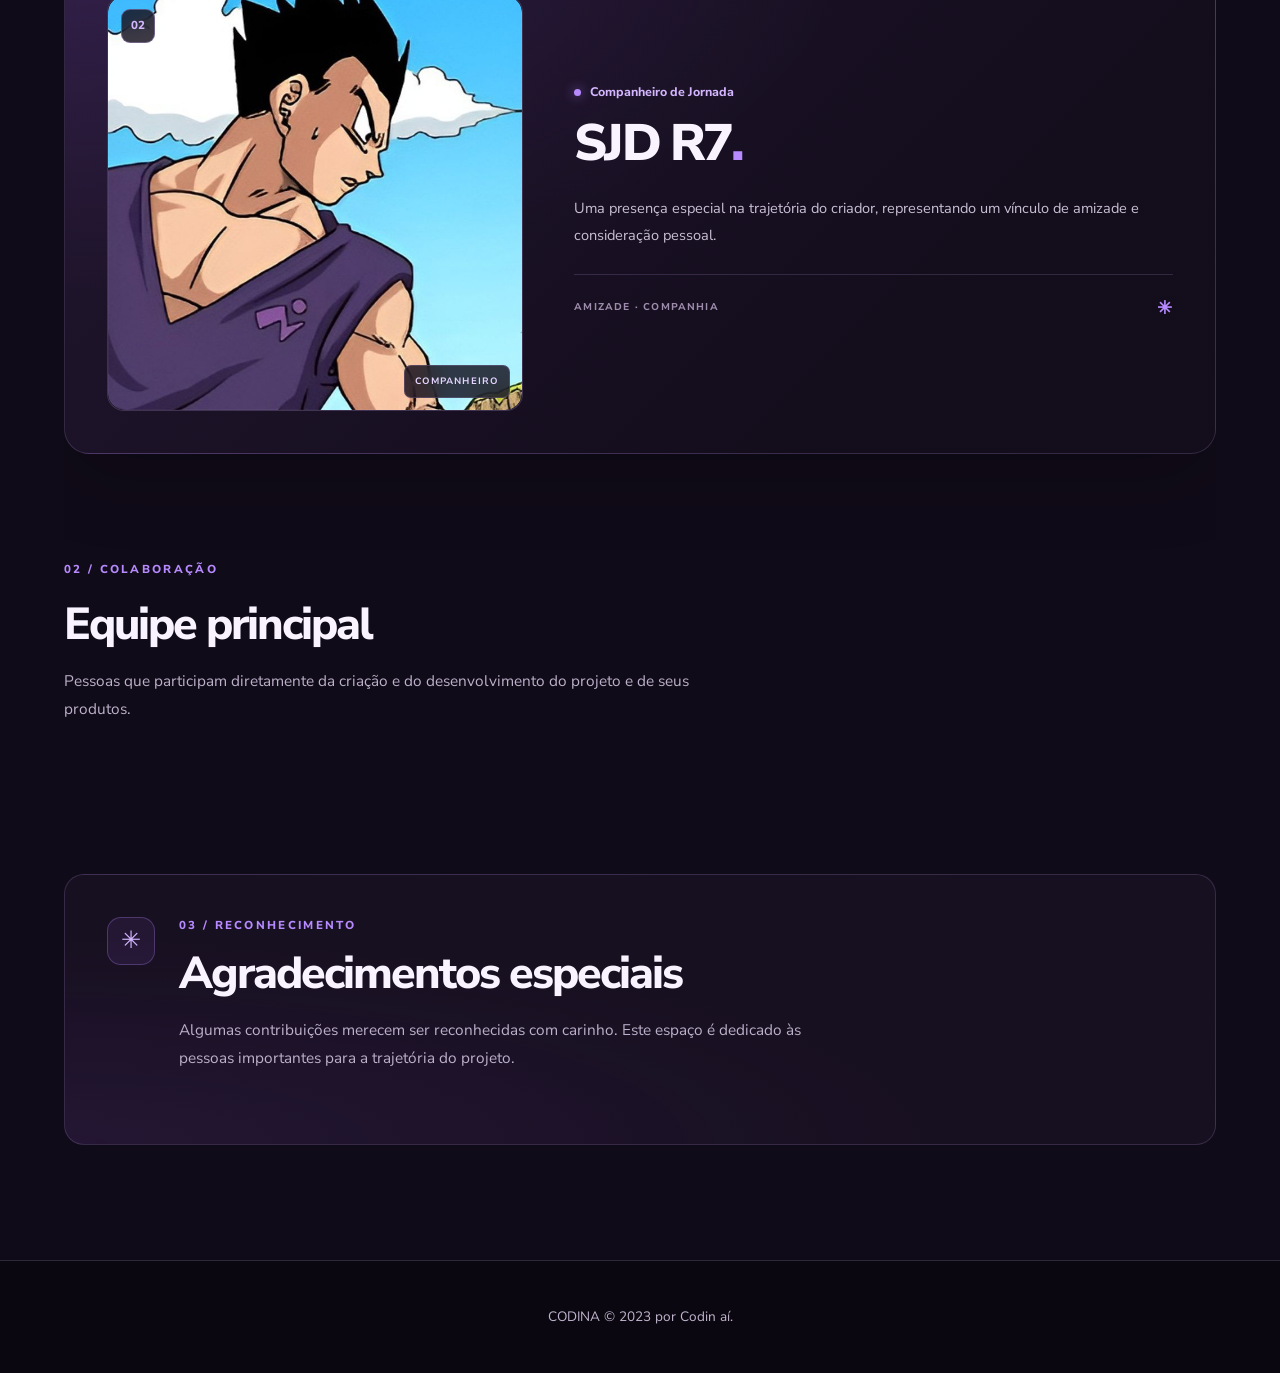
==== commit 86c1ae8a: "Update team photo caption for localization" ====
--- a/equipe.html
+++ b/equipe.html
@@ -122,24 +122,21 @@
         <div class="team-photo">
           <img src="images/amigosjd.png" alt="Retrato de SJD R7">
           <span class="team-photo-index" aria-hidden="true">02</span>
-          <span class="team-photo-caption">COMPANION</span>
+          <span class="team-photo-caption" data-i18n="teamCompanionCaption">COMPANHEIRO</span>
         </div>
 
         <div class="team-info">
           <p class="team-role">
             <span class="team-role-dot"></span>
-            <span>Companheiro de Jornada</span>
+            <span data-i18n="teamCompanionRole">Companheiro de Jornada</span>
           </p>
 
           <h3>SJD R7<span class="team-name-period">.</span></h3>
 
-          <p>
-            Uma presença especial na trajetória do criador, representando
-            um vínculo de amizade e consideração pessoal.
-          </p>
+          <p data-i18n="teamCompanionBio">Uma presença especial na trajetória do criador, representando um vínculo de amizade e consideração pessoal.</p>
 
           <div class="team-info-footer">
-            <span>AMIZADE · COMPANHIA</span>
+            <span data-i18n="teamCompanionFooter">AMIZADE · COMPANHIA</span>
             <span class="team-info-symbol" aria-hidden="true">✳</span>
           </div>
         </div>
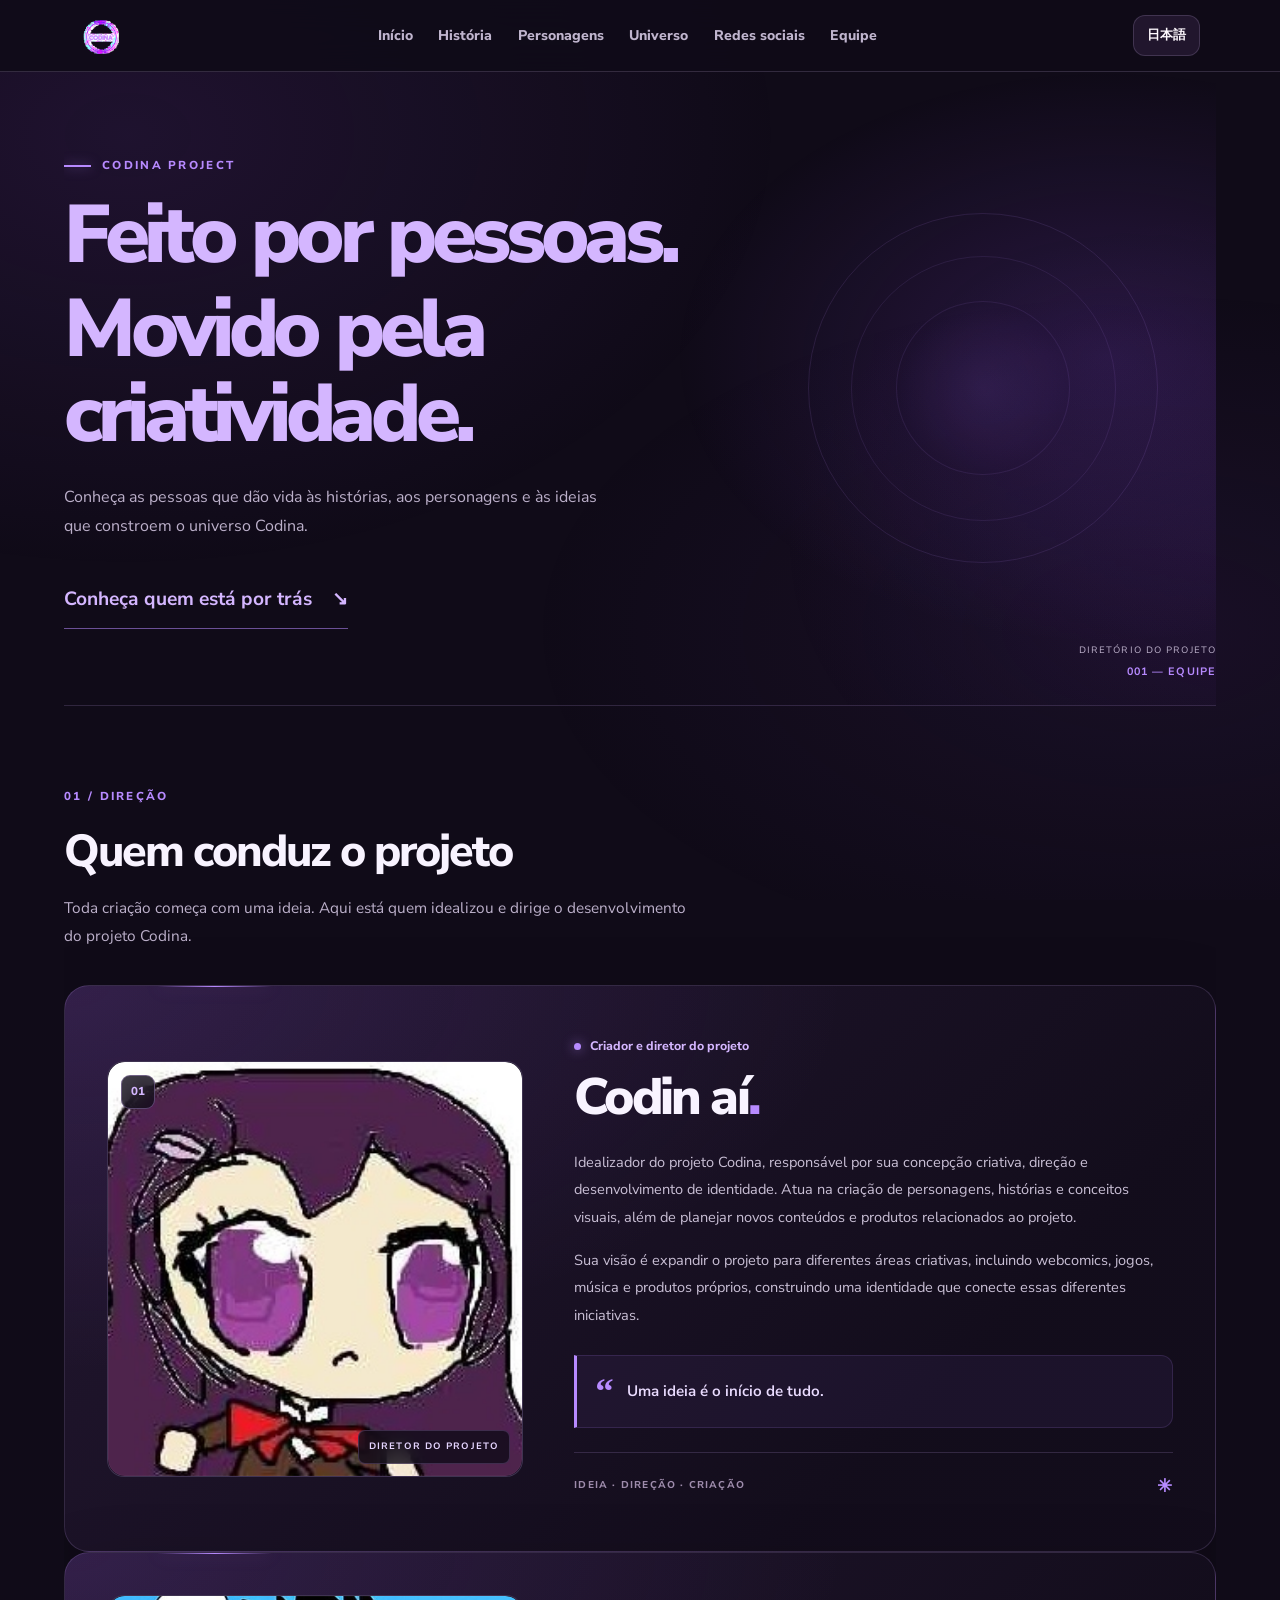
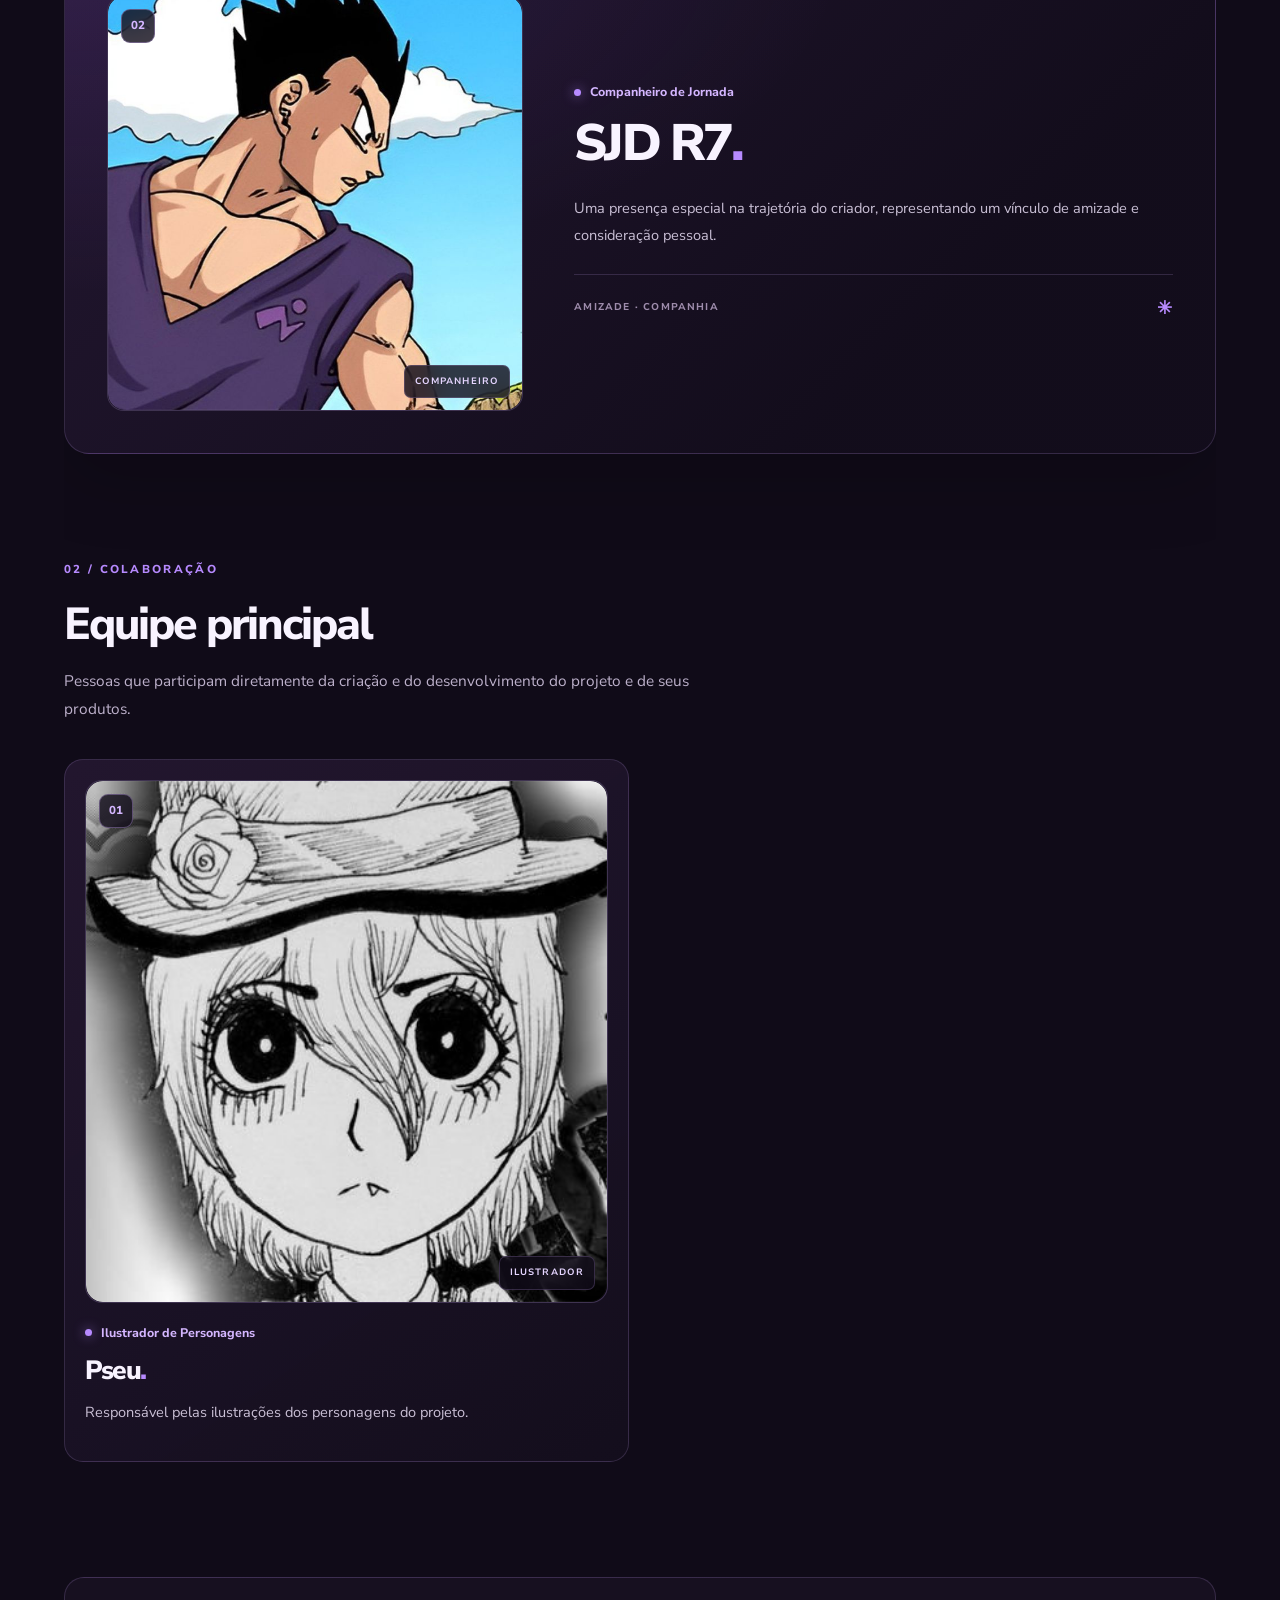
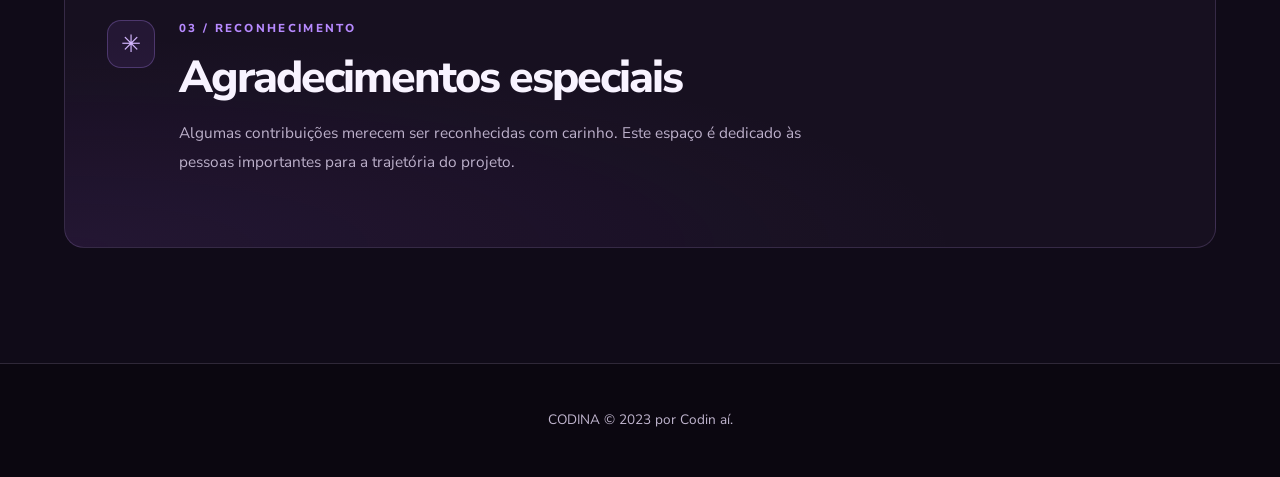
==== commit 55ca82b3: "Add team member card for Pseu Added a new team member card for 'Pseu' with role and bio." ====
--- a/equipe.html
+++ b/equipe.html
@@ -154,8 +154,28 @@
       </div>
 
       <div class="team-grid">
-        <!-- Adicione aqui os cartões de pessoas da equipe principal. -->
-      </div>
+
+  <article class="team-card">
+    <div class="team-photo">
+      <img src="images/pseucharacter.png" alt="Retrato de Pseu">
+      <span class="team-photo-index" aria-hidden="true">01</span>
+      <span class="team-photo-caption" data-i18n="teamIllustratorCaption">ILUSTRADOR</span>
+    </div>
+
+    <div class="team-info">
+      <p class="team-role">
+        <span class="team-role-dot"></span>
+        <span data-i18n="teamIllustratorRole">Ilustrador de Personagens</span>
+      </p>
+
+      <h3>Pseu<span class="team-name-period">.</span></h3>
+
+      <p data-i18n="teamIllustratorBio">Responsável pelas ilustrações dos personagens do projeto.</p>
+    </div>
+  </article>
+
+</div>
+
 
       <p class="team-empty-note" data-i18n="teamEmptyNote">
         Novos integrantes poderão ser apresentados aqui futuramente.
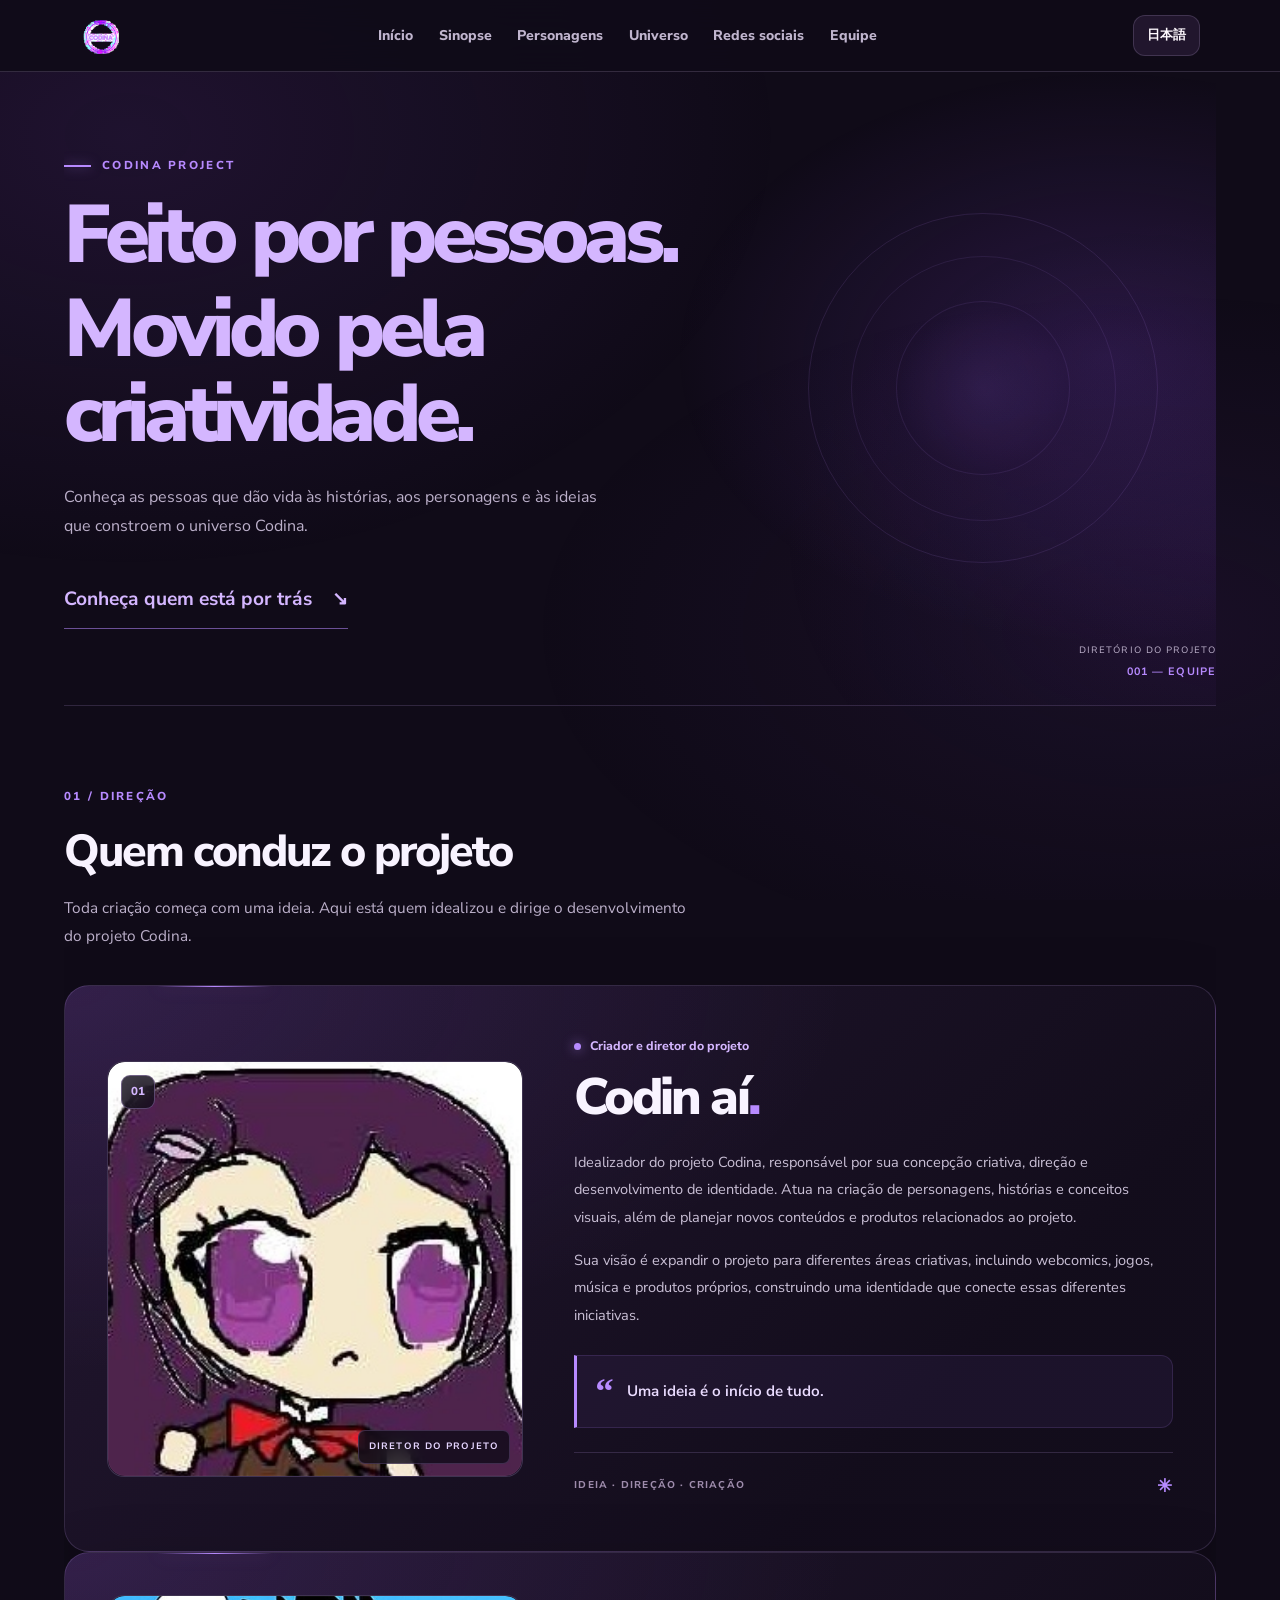
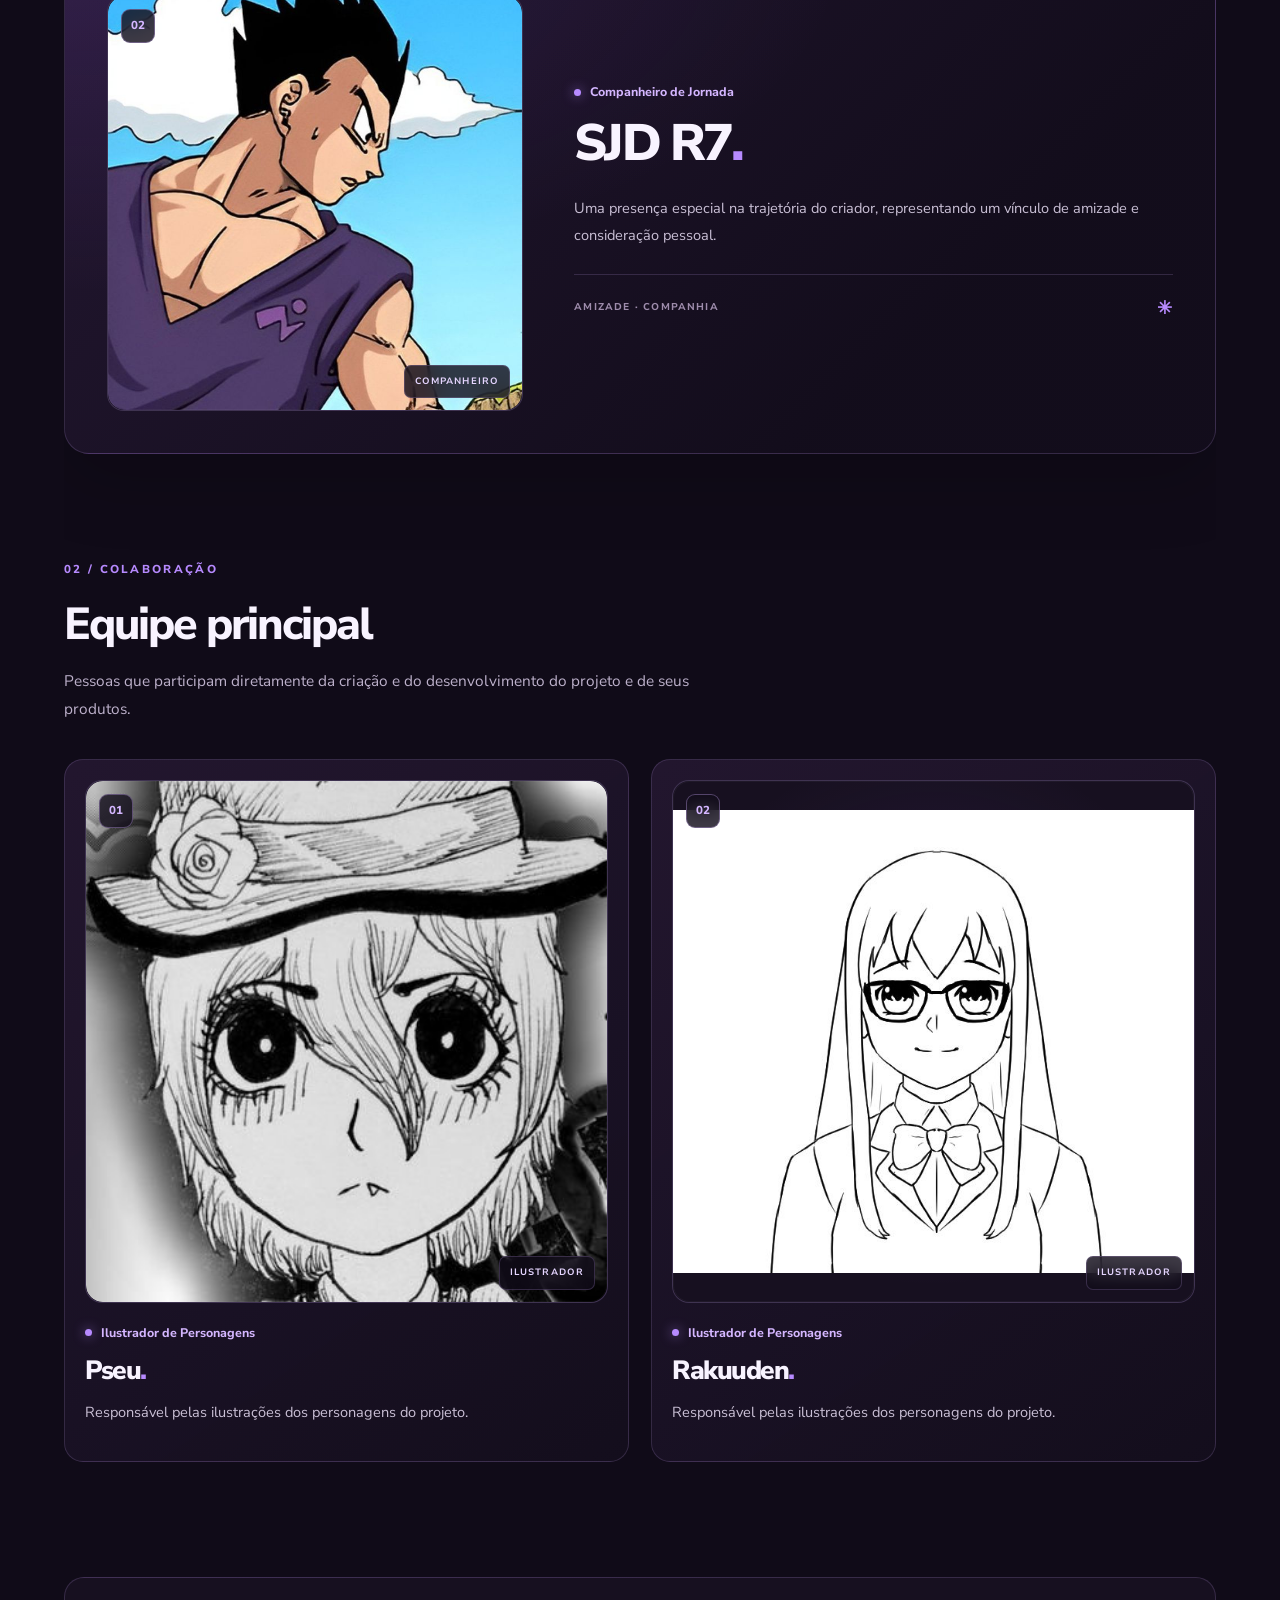
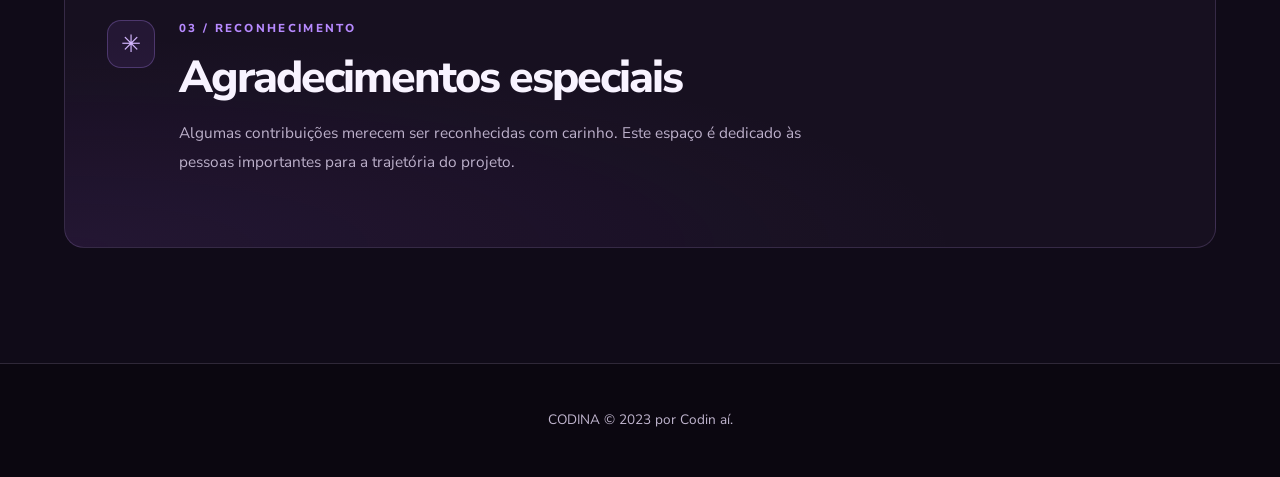
==== commit 576e5883: "Update equipe.html" ====
--- a/equipe.html
+++ b/equipe.html
@@ -153,8 +153,10 @@
         </p>
       </div>
 
-      <div class="team-grid">
-
+      
+<div class="team-grid">
+
+  <!-- PSEU -->
   <article class="team-card">
     <div class="team-photo">
       <img src="images/pseucharacter.png" alt="Retrato de Pseu">
@@ -165,16 +167,37 @@
     <div class="team-info">
       <p class="team-role">
         <span class="team-role-dot"></span>
-        <span data-i18n="teamIllustratorRole">Ilustrador de Personagens</span>
+        <span data-i18n="teamIllustratorRole">Ilustrador da história CODINA</span>
       </p>
 
       <h3>Pseu<span class="team-name-period">.</span></h3>
 
-      <p data-i18n="teamIllustratorBio">Responsável pelas ilustrações dos personagens do projeto.</p>
+      <p data-i18n="teamIllustratorBio">Responsável pelas ilustrações da história CODINA.</p>
     </div>
   </article>
 
+  <!-- RAKUUDEN -->
+  <article class="team-card">
+    <div class="team-photo">
+      <img src="images/rakuudencharacter.png" alt="Retrato de Rakuuden">
+      <span class="team-photo-index" aria-hidden="true">02</span>
+      <span class="team-photo-caption" data-i18n="teamIllustratorCaption">ILUSTRADOR</span>
+    </div>
+
+    <div class="team-info">
+      <p class="team-role">
+        <span class="team-role-dot"></span>
+        <span data-i18n="teamIllustratorRole">Ilustrador da história CODINA</span>
+      </p>
+
+      <h3>Rakuuden<span class="team-name-period">.</span></h3>
+
+      <p data-i18n="teamIllustratorBio">Responsável pelas ilustrações da história CODINA.</p>
+    </div>
+  </article>
+
 </div>
+
 
 
       <p class="team-empty-note" data-i18n="teamEmptyNote">
--- a/style.css
+++ b/style.css
@@ -2135,3 +2135,199 @@
 }
 
 
+/* BOTÃO LER CODINA */
+.hero-read-codina {
+  position: relative;
+  display: inline-flex;
+  align-items: center;
+  justify-content: center;
+  padding: 13px 34px;
+  margin-bottom: 18px;
+  border-radius: 12px;
+
+  background: #ffffff;
+  color: #7138b8;
+  font-family: 'Outfit', sans-serif;
+  font-size: 1.1rem;
+  font-weight: 800;
+  text-decoration: none;
+  text-shadow: 0 0 8px rgba(166, 108, 255, 0.45);
+
+  border: 2px solid transparent;
+  background:
+    linear-gradient(#ffffff, #ffffff) padding-box,
+    linear-gradient(90deg, #a66cff, #79dfff, #ff8bdc, #a66cff) border-box;
+  background-size: 100% 100%, 300% 100%;
+
+  box-shadow: 0 0 12px rgba(166, 108, 255, 0.25);
+  animation:
+    codinaReadFloat 3s ease-in-out infinite,
+    codinaReadRGB 5s linear infinite;
+
+  transition:
+    background 0.25s ease,
+    color 0.25s ease,
+    box-shadow 0.25s ease,
+    transform 0.25s ease;
+  -webkit-tap-highlight-color: transparent;
+}
+
+.hero-read-codina:hover {
+  box-shadow: 0 0 18px rgba(166, 108, 255, 0.45);
+}
+
+.hero-read-codina:active {
+  background: #8d55d6;
+  color: #ffffff;
+  text-shadow: 0 0 8px rgba(255, 255, 255, 0.8);
+  border: 2px solid #8d55d6;
+  box-shadow: 0 0 18px rgba(166, 108, 255, 0.65);
+  animation: none;
+  transform: scale(0.97);
+}
+
+@keyframes codinaReadFloat {
+  0%, 100% {
+    transform: translateY(0);
+  }
+  50% {
+    transform: translateY(-6px);
+  }
+}
+
+@keyframes codinaReadRGB {
+  0% {
+    background-position: 0 0, 0% 50%;
+  }
+  100% {
+    background-position: 0 0, 300% 50%;
+  }
+}
+
+/* Ajuste para telas pequenas */
+@media (max-width: 600px) {
+  .hero-read-codina {
+    font-size: 1rem;
+    padding: 12px 28px;
+  }
+}
+
+/* SINOPSE */
+
+.synopsis-details {
+  display: flex;
+  flex-direction: column;
+}
+
+.synopsis-details summary {
+  order: 2;
+  display: flex;
+  align-items: center;
+  justify-content: space-between;
+  gap: 12px;
+  margin-top: 24px;
+  padding: 14px 20px;
+  border: 1px solid rgba(198, 160, 255, 0.35);
+  border-radius: 12px;
+  background: rgba(166, 108, 255, 0.12);
+  color: #c6a0ff;
+  font-weight: 800;
+  cursor: pointer;
+  list-style: none;
+  transition: background 0.25s, border-color 0.25s;
+}
+
+.synopsis-details summary::-webkit-details-marker {
+  display: none;
+}
+
+.synopsis-details summary::after {
+  content: "+";
+  font-size: 22px;
+}
+
+.synopsis-details[open] summary::after {
+  content: "−";
+}
+
+.synopsis-details summary:hover {
+  background: rgba(166, 108, 255, 0.22);
+  border-color: #a66cff;
+}
+
+.synopsis-short,
+.synopsis-long {
+  order: 1;
+}
+
+.synopsis-button-open {
+  display: none;
+}
+
+.synopsis-details[open] .synopsis-button-open {
+  display: inline;
+}
+
+.synopsis-details[open] summary [data-i18n="synopsisExpand"] {
+  display: none;
+}
+.synopsis-details:not([open]) .synopsis-long {
+  display: none;
+}
+
+.synopsis-panel:has(.synopsis-details[open]) .synopsis-short {
+  display: none;
+}
+
+/* Contorno geométrico RGB — botão Sinopse */
+
+.synopsis-rgb {
+  position: relative;
+  overflow: visible;
+  isolation: isolate;
+  color: white;
+}
+
+.synopsis-rgb::after {
+  content: "";
+  position: absolute;
+  inset: 0;
+  box-sizing: border-box;
+  border-radius: inherit;
+  padding: 3px;
+  pointer-events: none;
+  z-index: 2;
+
+  background-image: url("data:image/svg+xml,%3Csvg xmlns='http://www.w3.org/2000/svg' width='22' height='22' viewBox='0 0 22 22'%3E%3Crect x='1' y='2' width='6' height='6' fill='%23a66cff'/%3E%3Cpath d='M15 2 L21 9 L9 9 Z' fill='%2355d9ff'/%3E%3Crect x='13' y='14' width='6' height='6' fill='%23ff65d8'/%3E%3C/svg%3E");
+
+  background-size: 22px 22px;
+  background-repeat: repeat;
+
+  -webkit-mask:
+    linear-gradient(#fff 0 0) content-box,
+    linear-gradient(#fff 0 0);
+  -webkit-mask-composite: xor;
+  mask-composite: exclude;
+
+  animation: synopsis-geometric-move 0.8s linear infinite;
+}
+
+@keyframes synopsis-geometric-move {
+  from {
+    background-position: 0 0;
+  }
+
+  to {
+    background-position: 22px 22px;
+  }
+}
+
+/* Movimento mais lento — Conheça os personagens */
+.characters-rgb::after {
+  animation-duration: 2.5s;
+}
+
+/* Efeito flutuante — botão Sinopse */
+.synopsis-rgb:not(.characters-rgb) {
+  animation: codinaReadFloat 3s ease-in-out infinite;
+}
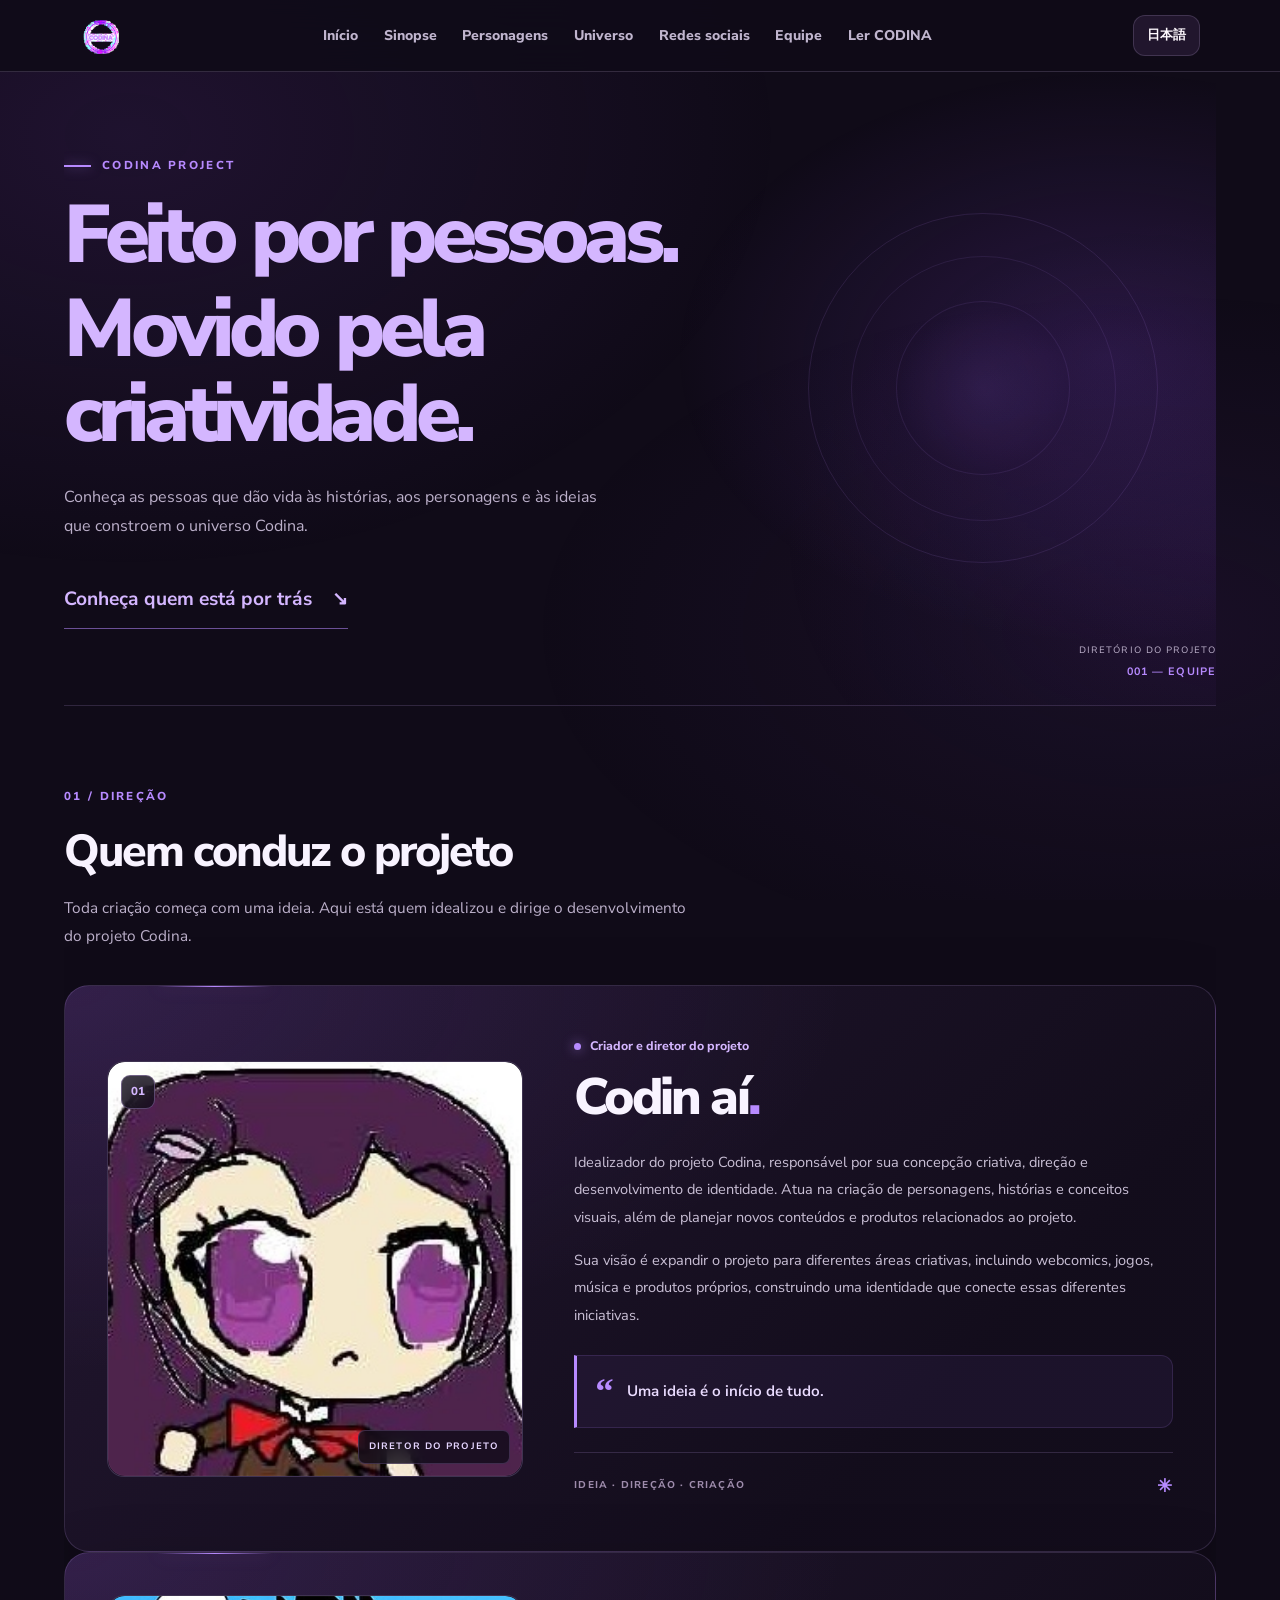
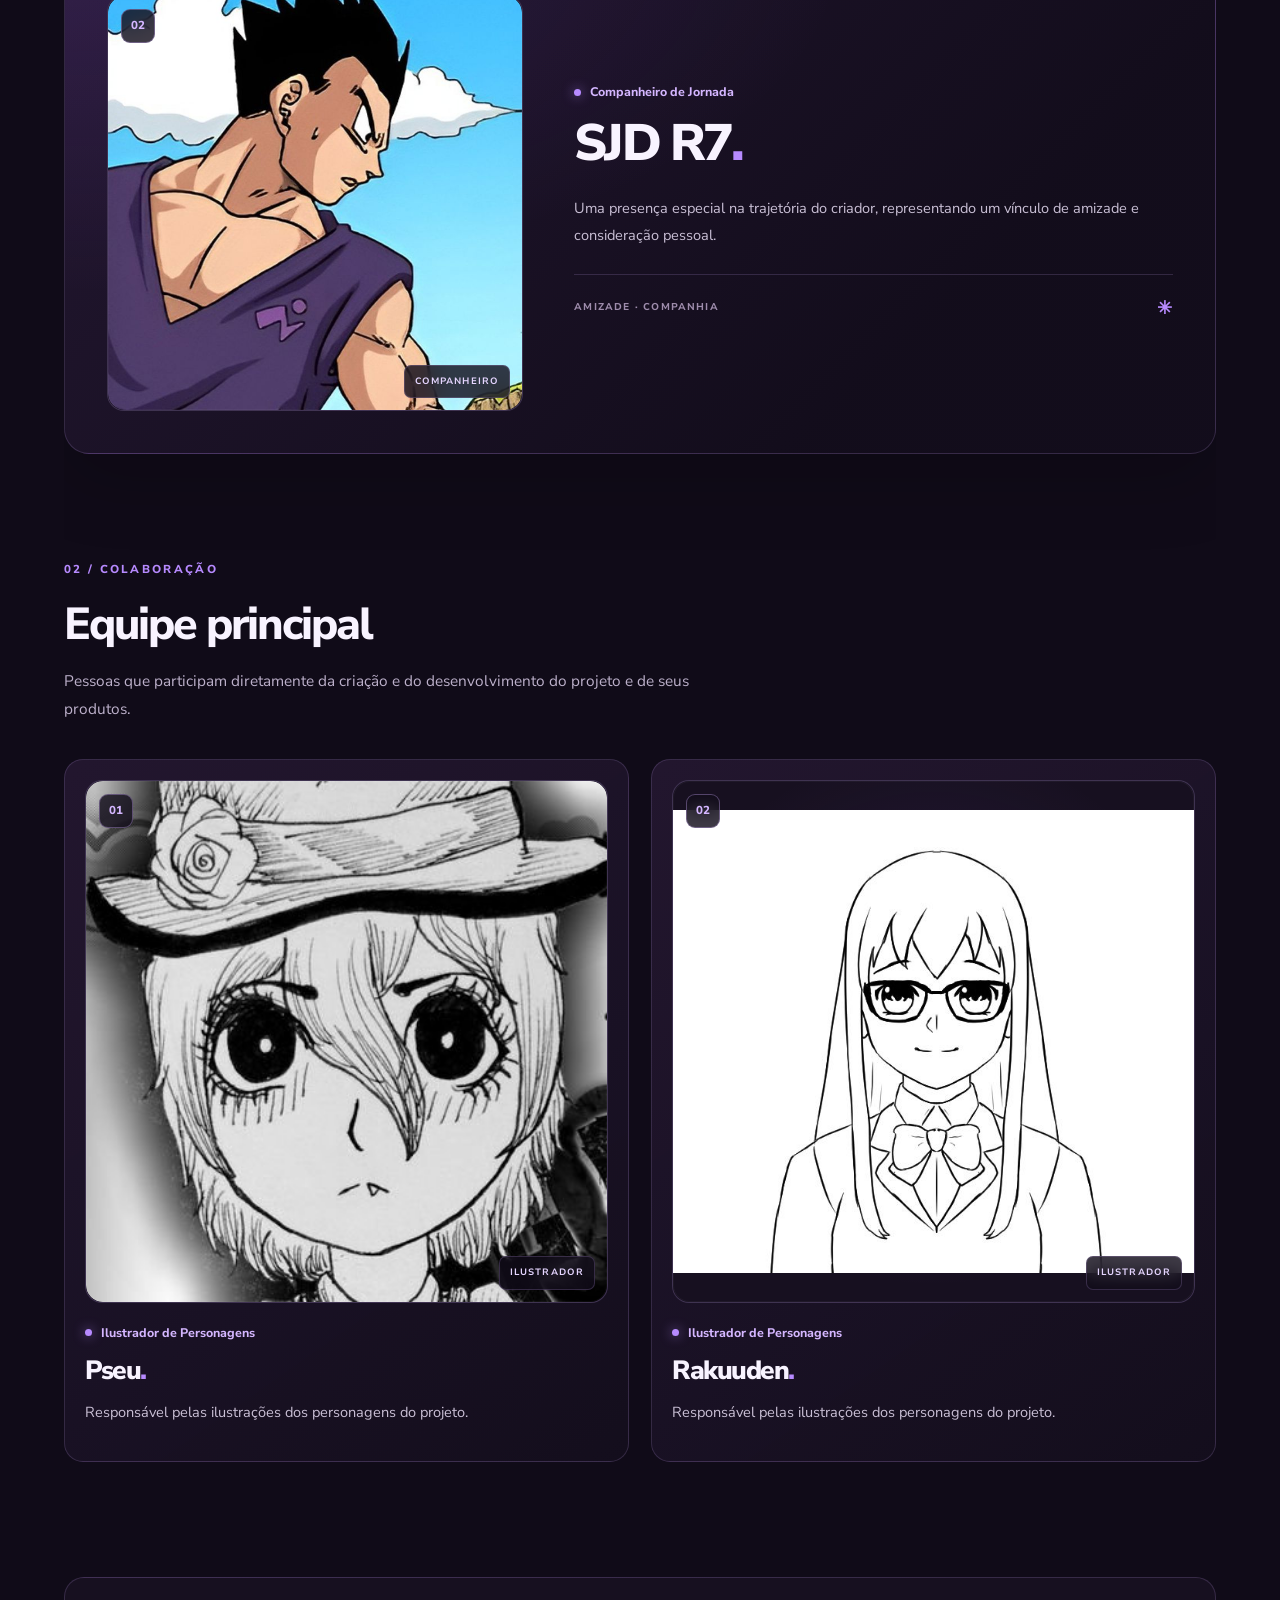
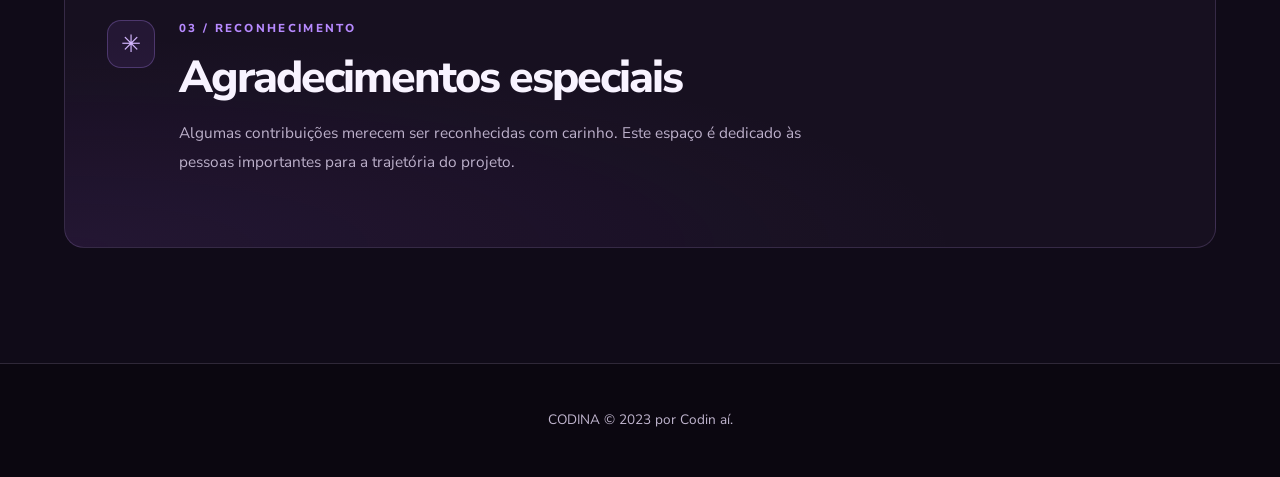
==== commit d823f1d7: "Add link to 'Ler CODINA' in equipe.html" ====
--- a/equipe.html
+++ b/equipe.html
@@ -28,6 +28,7 @@
       <a href="index.html#universo" data-i18n="navWorld">Universo</a>
       <a href="index.html#redes" data-i18n="navSocial">Redes sociais</a>
       <a href="equipe.html" data-i18n="navTeam">Equipe</a>
+      <a href="ler-codina.html" data-i18n="navReadCodina">Ler CODINA</a>
     </nav>
 
     <button class="language-switch" id="languageSwitch"
